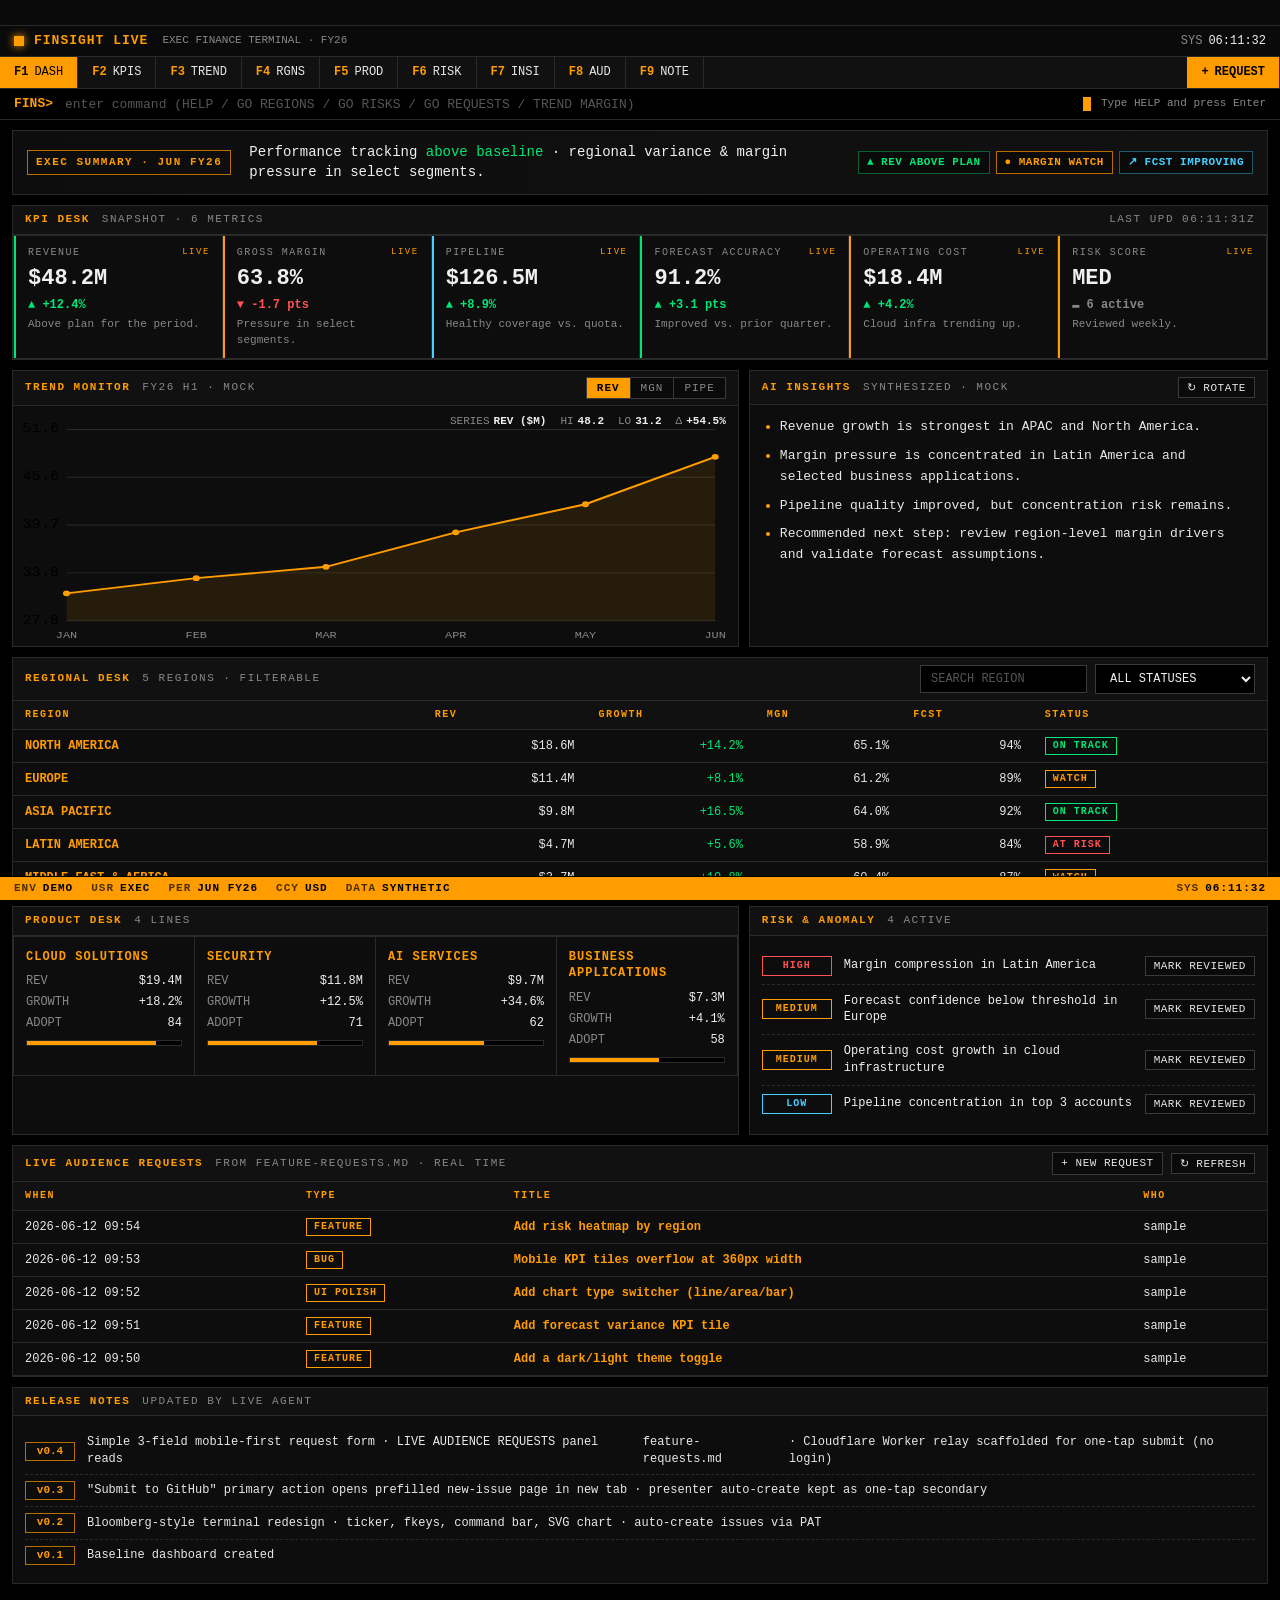
==== index.html @ ac63ad01 "feat: simple 3-field mobile-first form + feature-requests.md table + worker scaffold (v0.4.0) - requ" ====
<!doctype html>
<html lang="en">
<head>
  <meta charset="utf-8" />
  <meta name="viewport" content="width=device-width, initial-scale=1" />
  <title>FINSIGHT LIVE · TERMINAL</title>
  <meta name="description" content="FinSight Live — Bloomberg-style executive terminal for live AI-assisted feature demos. Synthetic data only." />
  <link rel="stylesheet" href="styles.css?v=0.4.0" />
</head>
<body>
  <a class="skip-link" href="#main">Skip to main content</a>

  <!-- TICKER TAPE -->
  <div class="ticker" aria-label="Ticker tape">
    <div class="ticker-track" id="ticker-track"></div>
  </div>

  <!-- TOP BAR -->
  <div class="terminal-bar" role="banner">
    <div class="brand">
      <span class="dot" aria-hidden="true"></span>
      <span>FINSIGHT&nbsp;LIVE</span>
      <span class="sub">EXEC FINANCE TERMINAL · FY26</span>
    </div>
    <div class="clock"><span class="lbl">SYS</span><span id="clock">--:--:--</span></div>
  </div>

  <!-- FUNCTION KEYS -->
  <nav class="fkeys" aria-label="Function keys">
    <a class="fkey active" href="#dashboard"><span class="k">F1</span> DASH</a>
    <a class="fkey" href="#kpis"><span class="k">F2</span> KPIS</a>
    <a class="fkey" href="#trend"><span class="k">F3</span> TREND</a>
    <a class="fkey" href="#regions"><span class="k">F4</span> RGNS</a>
    <a class="fkey" href="#products"><span class="k">F5</span> PROD</a>
    <a class="fkey" href="#risks"><span class="k">F6</span> RISK</a>
    <a class="fkey" href="#insights"><span class="k">F7</span> INSI</a>
    <a class="fkey" href="#audience"><span class="k">F8</span> AUD</a>
    <a class="fkey" href="#release"><span class="k">F9</span> NOTE</a>
    <a class="fkey primary" href="requests.html"><span class="k">+</span> REQUEST</a>
  </nav>

  <!-- COMMAND BAR -->
  <div class="cmd-bar">
    <span class="prompt">FINS&gt;</span>
    <input id="cmd" type="text" placeholder="enter command (HELP / GO REGIONS / GO RISKS / GO REQUESTS / TREND MARGIN)" aria-label="Command input" />
    <span class="cursor" aria-hidden="true"></span>
    <span class="hint">Type HELP and press Enter</span>
  </div>

  <main id="main">

    <!-- HERO STRIP -->
    <section class="hero" aria-labelledby="hero-title">
      <span class="label">EXEC SUMMARY · JUN FY26</span>
      <div class="summary" id="hero-title">
        Performance tracking <span class="green">above baseline</span> · regional variance & margin pressure in select segments.
      </div>
      <div class="chips">
        <span class="chip good">▲ REV ABOVE PLAN</span>
        <span class="chip warn">● MARGIN WATCH</span>
        <span class="chip info">↗ FCST IMPROVING</span>
      </div>
    </section>

    <!-- KPI DESK -->
    <section id="dashboard" class="panel" aria-labelledby="kpi-title">
      <div class="panel-head">
        <span class="title" id="kpi-title">KPI DESK</span>
        <span class="sub">SNAPSHOT · 6 METRICS</span>
        <span class="right muted" id="kpi-stamp"></span>
      </div>
      <div id="kpi-grid" class="kpi-grid" aria-live="polite"></div>
    </section>

    <!-- TREND + AI INSIGHTS side by side on desktop -->
    <div class="row-grid cols-2">
      <section id="trend" class="panel" aria-labelledby="trend-title">
        <div class="panel-head">
          <span class="title" id="trend-title">TREND MONITOR</span>
          <span class="sub">FY26 H1 · MOCK</span>
          <div class="right">
            <div class="toggle-group" role="tablist" aria-label="Series">
              <button class="toggle active" role="tab" aria-selected="true"  data-series="revenue">REV</button>
              <button class="toggle"        role="tab" aria-selected="false" data-series="margin">MGN</button>
              <button class="toggle"        role="tab" aria-selected="false" data-series="pipeline">PIPE</button>
            </div>
          </div>
        </div>
        <div class="panel-body tight">
          <div class="chart-wrap">
            <div class="chart-stat" id="chart-stat"></div>
            <svg class="chart-svg" id="chart-svg" viewBox="0 0 600 240" preserveAspectRatio="none" role="img" aria-label="Trend chart"></svg>
          </div>
        </div>
      </section>

      <section id="insights" class="panel" aria-labelledby="ins-title">
        <div class="panel-head">
          <span class="title" id="ins-title">AI INSIGHTS</span>
          <span class="sub">SYNTHESIZED · MOCK</span>
          <div class="right">
            <button class="btn sm" id="regen-insight">↻ ROTATE</button>
          </div>
        </div>
        <div class="panel-body">
          <ul class="insight-list" id="insight-list"></ul>
        </div>
      </section>
    </div>

    <!-- REGIONS -->
    <section id="regions" class="panel" aria-labelledby="reg-title">
      <div class="panel-head">
        <span class="title" id="reg-title">REGIONAL DESK</span>
        <span class="sub">5 REGIONS · FILTERABLE</span>
        <div class="right controls">
          <input id="region-search" class="input" type="search" placeholder="SEARCH REGION" aria-label="Search region" />
          <select id="region-status" class="input" aria-label="Filter by status">
            <option value="all">ALL STATUSES</option>
            <option value="On Track">ON TRACK</option>
            <option value="Watch">WATCH</option>
            <option value="At Risk">AT RISK</option>
          </select>
        </div>
      </div>
      <div class="panel-body tight">
        <table class="data-table">
          <thead>
            <tr>
              <th>REGION</th>
              <th class="num">REV</th>
              <th class="num">GROWTH</th>
              <th class="num">MGN</th>
              <th class="num">FCST</th>
              <th>STATUS</th>
            </tr>
          </thead>
          <tbody id="region-tbody"></tbody>
        </table>
      </div>
    </section>

    <!-- PRODUCTS + RISKS row -->
    <div class="row-grid cols-2">
      <section id="products" class="panel" aria-labelledby="prod-title">
        <div class="panel-head">
          <span class="title" id="prod-title">PRODUCT DESK</span>
          <span class="sub">4 LINES</span>
        </div>
        <div class="panel-body tight">
          <div id="prod-grid" class="prod-grid"></div>
        </div>
      </section>

      <section id="risks" class="panel" aria-labelledby="risk-title">
        <div class="panel-head">
          <span class="title" id="risk-title">RISK & ANOMALY</span>
          <span class="sub" id="risk-count"></span>
        </div>
        <div class="panel-body">
          <ul class="risk-list" id="risk-list"></ul>
        </div>
      </section>
    </div>

    <!-- LIVE AUDIENCE REQUESTS -->
    <section id="audience" class="panel" aria-labelledby="aud-title">
      <div class="panel-head">
        <span class="title" id="aud-title">LIVE AUDIENCE REQUESTS</span>
        <span class="sub">FROM feature-requests.md · REAL TIME</span>
        <div class="right">
          <a class="btn sm" href="requests.html">+ NEW REQUEST</a>
          <button class="btn sm" id="aud-refresh">↻ REFRESH</button>
        </div>
      </div>
      <div class="panel-body tight">
        <table class="data-table">
          <thead>
            <tr>
              <th>WHEN</th>
              <th>TYPE</th>
              <th>TITLE</th>
              <th>WHO</th>
            </tr>
          </thead>
          <tbody id="aud-tbody"><tr><td colspan="4" style="text-align:center;color:var(--dim);padding:18px;">LOADING…</td></tr></tbody>
        </table>
      </div>
    </section>

    <!-- RELEASE NOTES -->
    <section id="release" class="panel" aria-labelledby="rel-title">
      <div class="panel-head">
        <span class="title" id="rel-title">RELEASE NOTES</span>
        <span class="sub">UPDATED BY LIVE AGENT</span>
      </div>
      <div class="panel-body">
        <ul class="rel-list">
          <li><span class="ver">v0.4</span> Simple 3-field mobile-first request form · LIVE AUDIENCE REQUESTS panel reads <code>feature-requests.md</code> · Cloudflare Worker relay scaffolded for one-tap submit (no login)</li>
          <li><span class="ver">v0.3</span> "Submit to GitHub" primary action opens prefilled new-issue page in new tab · presenter auto-create kept as one-tap secondary
          <li><span class="ver">v0.2</span> Bloomberg-style terminal redesign · ticker, fkeys, command bar, SVG chart · auto-create issues via PAT</li>
          <li><span class="ver">v0.1</span> Baseline dashboard created</li>
        </ul>
      </div>
    </section>
  </main>

  <!-- STATUS BAR -->
  <div class="status-bar" role="status" aria-live="off">
    <span class="seg"><span class="l">ENV</span> DEMO</span>
    <span class="seg"><span class="l">USR</span> EXEC</span>
    <span class="seg"><span class="l">PER</span> JUN FY26</span>
    <span class="seg"><span class="l">CCY</span> USD</span>
    <span class="seg"><span class="l">DATA</span> SYNTHETIC</span>
    <span class="seg right"><span class="l">SYS</span> <span id="clock2">--:--:--</span></span>
  </div>

  <script src="data.js?v=0.4.0"></script>
  <script src="app.js?v=0.4.0"></script>
</body>
</html>
---- styles.css ----
/* FinSight Live — Bloomberg-style terminal theme
   Black canvas, amber primary, monospace, dense panels, sharp borders. */

:root {
  --bg:         #000000;
  --bg-1:       #0a0a0a;
  --bg-2:       #111111;
  --bg-3:       #161616;
  --panel:      #0d0d0d;
  --panel-2:    #131313;
  --border:     #2a2a2a;
  --border-2:   #3a3a3a;
  --amber:      #ff9c00;
  --amber-dim:  #b86d00;
  --amber-soft: #5a3700;
  --green:      #00e676;
  --red:        #ff5252;
  --cyan:       #45d0ff;
  --magenta:    #ff5eae;
  --white:      #f0f0f0;
  --text:       #e8e8e8;
  --dim:        #888888;
  --dimmer:     #555555;
  --mono: "IBM Plex Mono", "JetBrains Mono", "Roboto Mono", "Consolas", "Cascadia Mono", "Courier New", monospace;
}

* { box-sizing: border-box; }
html, body { margin: 0; padding: 0; background: var(--bg); }
body {
  font-family: var(--mono);
  color: var(--text);
  font-size: 13px;
  line-height: 1.4;
  -webkit-font-smoothing: antialiased;
  min-height: 100vh;
  overflow-x: hidden;
}

a { color: var(--amber); text-decoration: none; }
a:hover { text-decoration: underline; }

.skip-link {
  position: absolute; left: -9999px; top: 0;
  background: var(--amber); color: #000; padding: 6px 10px;
}
.skip-link:focus { left: 6px; top: 6px; z-index: 100; }

.sr-only { position: absolute; width: 1px; height: 1px; overflow: hidden; clip: rect(0 0 0 0); }
.muted { color: var(--dim); }
.amber { color: var(--amber); }
.green { color: var(--green); }
.red   { color: var(--red); }
.cyan  { color: var(--cyan); }

/* ---------- TICKER TAPE ---------- */
.ticker {
  background: var(--bg-1);
  border-bottom: 1px solid var(--border);
  overflow: hidden;
  height: 26px;
  position: relative;
}
.ticker-track {
  display: inline-flex;
  white-space: nowrap;
  animation: tickerScroll 60s linear infinite;
  line-height: 26px;
  font-size: 12px;
  padding-left: 100%;
}
.ticker-item { padding: 0 18px; color: var(--white); }
.ticker-item .sym { color: var(--amber); font-weight: 700; margin-right: 6px; }
.ticker-item .val { color: var(--white); margin-right: 4px; }
.ticker-item .chg.up   { color: var(--green); }
.ticker-item .chg.down { color: var(--red); }
.ticker-item .sep      { color: var(--dimmer); margin: 0 8px; }
@keyframes tickerScroll {
  0%   { transform: translateX(0); }
  100% { transform: translateX(-100%); }
}

/* ---------- TOP TERMINAL BAR ---------- */
.terminal-bar {
  background: var(--bg-1);
  border-bottom: 1px solid var(--border);
  padding: 6px 14px;
  display: flex; align-items: center; gap: 14px;
}
.terminal-bar .brand {
  display: flex; align-items: center; gap: 10px;
  color: var(--amber); font-weight: 700; letter-spacing: 1px;
}
.terminal-bar .brand .dot {
  width: 10px; height: 10px; background: var(--amber);
  display: inline-block; box-shadow: 0 0 8px var(--amber);
}
.terminal-bar .brand .sub {
  color: var(--dim); font-weight: 400; letter-spacing: 0;
  font-size: 11px; margin-left: 4px;
}
.terminal-bar .clock {
  margin-left: auto; color: var(--white); font-size: 12px;
}
.terminal-bar .clock .lbl { color: var(--dim); margin-right: 6px; }

/* function key row */
.fkeys {
  background: var(--bg-2);
  border-bottom: 1px solid var(--border);
  display: flex; flex-wrap: wrap; gap: 0;
}
.fkey {
  background: transparent; border: none;
  border-right: 1px solid var(--border);
  color: var(--text);
  padding: 7px 14px;
  font-family: var(--mono); font-size: 12px; cursor: pointer;
  display: flex; align-items: center; gap: 6px;
  text-decoration: none;
}
.fkey .k { color: var(--amber); font-weight: 700; }
.fkey:hover { background: var(--amber-soft); color: var(--amber); }
.fkey.active { background: var(--amber); color: #000; }
.fkey.active .k { color: #000; }
.fkey:focus-visible { outline: 1px solid var(--amber); outline-offset: -1px; }
.fkey.primary {
  margin-left: auto;
  background: var(--amber); color: #000; font-weight: 700;
}
.fkey.primary .k { color: #000; }
.fkey.primary:hover { background: var(--white); }

/* command bar */
.cmd-bar {
  background: var(--bg);
  border-bottom: 1px solid var(--border);
  padding: 6px 14px;
  display: flex; align-items: center; gap: 10px;
}
.cmd-bar .prompt { color: var(--amber); font-weight: 700; }
.cmd-bar input {
  flex: 1;
  background: transparent;
  border: none;
  color: var(--white);
  font-family: var(--mono); font-size: 13px;
  outline: none;
  caret-color: var(--amber);
}
.cmd-bar input::placeholder { color: var(--dimmer); }
.cmd-bar .hint { color: var(--dim); font-size: 11px; }
.cursor {
  display: inline-block; width: 8px; height: 14px;
  background: var(--amber); vertical-align: middle;
  animation: blink 1s steps(2, end) infinite;
}
@keyframes blink { 0%, 50% { opacity: 1; } 50.01%, 100% { opacity: 0; } }

/* ---------- MAIN ---------- */
main {
  padding: 10px 12px 50px;
  max-width: 1600px;
  margin: 0 auto;
}

/* PANEL */
.panel {
  background: var(--panel);
  border: 1px solid var(--border);
  margin-bottom: 10px;
}
.panel-head {
  background: var(--bg-2);
  border-bottom: 1px solid var(--border);
  padding: 6px 12px;
  display: flex; align-items: center; gap: 12px;
  font-size: 11px; letter-spacing: 1.5px; text-transform: uppercase;
}
.panel-head .title { color: var(--amber); font-weight: 700; }
.panel-head .sub   { color: var(--dim); font-weight: 400; }
.panel-head .right { margin-left: auto; display: flex; gap: 8px; align-items: center; }
.panel-body { padding: 12px; }
.panel-body.tight { padding: 0; }

/* GRID HELPERS */
.row-grid { display: grid; gap: 10px; }
.cols-2 { grid-template-columns: 1.4fr 1fr; }
.cols-3 { grid-template-columns: 2fr 1fr 1fr; }
@media (max-width: 900px) {
  .cols-2, .cols-3 { grid-template-columns: 1fr; }
}

/* HERO STRIP */
.hero {
  background: linear-gradient(90deg, var(--panel) 0%, var(--bg-2) 100%);
  border: 1px solid var(--border);
  padding: 12px 14px;
  margin-bottom: 10px;
  display: flex; gap: 18px; align-items: center; flex-wrap: wrap;
}
.hero .label {
  color: var(--amber); font-weight: 700; letter-spacing: 1.5px;
  font-size: 11px; text-transform: uppercase;
  padding: 4px 8px; border: 1px solid var(--amber-dim);
}
.hero .summary {
  color: var(--white); font-size: 14px; flex: 1; min-width: 280px;
}
.hero .chips { display: flex; flex-wrap: wrap; gap: 6px; }
.chip {
  display: inline-flex; align-items: center; gap: 6px;
  padding: 3px 8px;
  font-size: 11px; font-weight: 700;
  border: 1px solid var(--border-2);
  background: var(--bg-1);
  letter-spacing: 0.5px;
}
.chip.good { color: var(--green); border-color: rgba(0,230,118,0.4); }
.chip.warn { color: var(--amber); border-color: var(--amber-dim); }
.chip.info { color: var(--cyan);  border-color: rgba(69,208,255,0.4); }
.chip.bad  { color: var(--red);   border-color: rgba(255,82,82,0.4); }

/* KPI TILES */
.kpi-grid {
  display: grid;
  grid-template-columns: repeat(6, 1fr);
  gap: 1px;
  background: var(--border);
  border: 1px solid var(--border);
}
@media (max-width: 1200px) { .kpi-grid { grid-template-columns: repeat(3, 1fr); } }
@media (max-width: 640px)  { .kpi-grid { grid-template-columns: repeat(2, 1fr); } }

.kpi {
  background: var(--panel);
  padding: 10px 12px;
  border-left: 2px solid var(--amber-dim);
}
.kpi.good { border-left-color: var(--green); }
.kpi.warn { border-left-color: var(--amber); }
.kpi.bad  { border-left-color: var(--red); }
.kpi.info { border-left-color: var(--cyan); }

.kpi .k-label {
  color: var(--dim);
  font-size: 10px;
  letter-spacing: 1.5px; text-transform: uppercase;
  display: flex; justify-content: space-between; align-items: center;
}
.kpi .k-label .badge {
  color: var(--amber); font-size: 9px;
}
.kpi .k-value {
  color: var(--white); font-size: 22px; font-weight: 700;
  margin: 4px 0 2px;
  font-variant-numeric: tabular-nums;
}
.kpi .k-delta {
  font-size: 12px; font-weight: 700;
  font-variant-numeric: tabular-nums;
}
.kpi .k-delta.up   { color: var(--green); }
.kpi .k-delta.down { color: var(--red); }
.kpi .k-delta.flat { color: var(--dim); }
.kpi .k-note { color: var(--dim); font-size: 11px; margin-top: 4px; }

/* CHART (SVG line) */
.chart-wrap { position: relative; height: 240px; padding: 6px 6px 0; }
.chart-svg { width: 100%; height: 100%; display: block; }
.chart-grid line { stroke: var(--border); stroke-width: 1; }
.chart-axis text { fill: var(--dim); font-family: var(--mono); font-size: 10px; }
.chart-area  { fill: rgba(255,156,0,0.10); }
.chart-line  { fill: none; stroke: var(--amber); stroke-width: 2; }
.chart-line.green  { stroke: var(--green); }
.chart-line.cyan   { stroke: var(--cyan); }
.chart-area.green { fill: rgba(0,230,118,0.10); }
.chart-area.cyan  { fill: rgba(69,208,255,0.10); }
.chart-dot   { fill: var(--amber); }
.chart-dot.green { fill: var(--green); }
.chart-dot.cyan  { fill: var(--cyan); }
.chart-stat {
  position: absolute; top: 8px; right: 12px;
  display: flex; gap: 14px;
  font-size: 11px;
}
.chart-stat span { color: var(--dim); }
.chart-stat b { color: var(--white); font-weight: 700; margin-left: 4px; }

/* TOGGLE GROUP */
.toggle-group { display: inline-flex; border: 1px solid var(--border-2); }
.toggle {
  background: var(--bg-1); border: none; color: var(--dim);
  padding: 4px 10px; font-family: var(--mono); font-size: 11px;
  cursor: pointer; letter-spacing: 1px; text-transform: uppercase;
  border-right: 1px solid var(--border-2);
}
.toggle:last-child { border-right: none; }
.toggle:hover { color: var(--amber); }
.toggle.active { background: var(--amber); color: #000; font-weight: 700; }
.toggle:focus-visible { outline: 1px solid var(--amber); outline-offset: -1px; }

/* INPUTS */
.input, select, textarea {
  background: var(--bg);
  border: 1px solid var(--border-2);
  color: var(--white);
  font-family: var(--mono); font-size: 12px;
  padding: 6px 10px;
  min-width: 160px;
}
.input:focus, select:focus, textarea:focus {
  outline: none; border-color: var(--amber);
}
.input::placeholder { color: var(--dimmer); }
select option { background: var(--bg); color: var(--white); }

/* BUTTONS */
.btn {
  background: var(--bg-1);
  border: 1px solid var(--border-2);
  color: var(--text);
  padding: 6px 12px;
  font-family: var(--mono); font-size: 12px;
  cursor: pointer;
  letter-spacing: 0.5px;
  display: inline-flex; align-items: center; gap: 6px;
}
.btn:hover { border-color: var(--amber); color: var(--amber); }
.btn:focus-visible { outline: 1px solid var(--amber); outline-offset: 1px; }
.btn.primary {
  background: var(--amber); color: #000; border-color: var(--amber); font-weight: 700;
}
.btn.primary:hover { background: var(--white); border-color: var(--white); color: #000; }
.btn.danger { border-color: rgba(255,82,82,0.4); color: var(--red); }
.btn.danger:hover { background: rgba(255,82,82,0.1); color: var(--red); border-color: var(--red); }
.btn.sm { padding: 3px 8px; font-size: 11px; }
.btn.success { background: var(--green); color: #000; border-color: var(--green); font-weight: 700; }

/* CONTROLS */
.controls { display: flex; gap: 8px; flex-wrap: wrap; align-items: center; }

/* TABLE (DATA DESK) */
.data-table {
  width: 100%;
  border-collapse: collapse;
  font-family: var(--mono); font-size: 12px;
}
.data-table th, .data-table td {
  padding: 7px 12px;
  text-align: left;
  border-bottom: 1px solid var(--border);
  font-variant-numeric: tabular-nums;
}
.data-table th {
  background: var(--bg-2);
  color: var(--amber); font-weight: 700;
  font-size: 10px; letter-spacing: 1.5px; text-transform: uppercase;
}
.data-table tbody tr:hover { background: var(--bg-2); }
.data-table td.num { text-align: right; }

.status-pill {
  display: inline-block; padding: 1px 7px; font-size: 10px; font-weight: 700;
  letter-spacing: 1px; text-transform: uppercase;
  border: 1px solid;
}
.status-pill.on-track { color: var(--green); border-color: var(--green); }
.status-pill.watch    { color: var(--amber); border-color: var(--amber); }
.status-pill.at-risk  { color: var(--red);   border-color: var(--red); }

/* PRODUCT TILES */
.prod-grid {
  display: grid;
  grid-template-columns: repeat(4, 1fr);
  gap: 1px;
  background: var(--border);
  border: 1px solid var(--border);
}
@media (max-width: 900px) { .prod-grid { grid-template-columns: repeat(2, 1fr); } }
@media (max-width: 500px) { .prod-grid { grid-template-columns: 1fr; } }
.prod {
  background: var(--panel);
  padding: 12px;
}
.prod h4 {
  margin: 0 0 8px; font-size: 12px; color: var(--amber);
  letter-spacing: 1px; text-transform: uppercase;
}
.prod .row { display: flex; justify-content: space-between; font-size: 12px; margin-bottom: 4px; }
.prod .row .l { color: var(--dim); }
.prod .row .v { color: var(--white); font-variant-numeric: tabular-nums; }
.prod .bar {
  margin-top: 8px; height: 6px; background: var(--bg);
  border: 1px solid var(--border);
}
.prod .bar > span {
  display: block; height: 100%;
  background: var(--amber);
}

/* RISK LIST */
.risk-list { list-style: none; margin: 0; padding: 0; }
.risk-item {
  display: flex; align-items: center; gap: 12px;
  padding: 8px 0;
  border-bottom: 1px dashed var(--border);
  font-size: 12px;
}
.risk-item:last-child { border-bottom: none; }
.risk-item .risk-text { flex: 1; color: var(--white); }
.risk-item.reviewed .risk-text { color: var(--dimmer); text-decoration: line-through; }
.sev {
  display: inline-flex; padding: 2px 8px; font-size: 10px; font-weight: 700;
  letter-spacing: 1px; text-transform: uppercase;
  border: 1px solid; min-width: 70px; justify-content: center;
}
.sev.low    { color: var(--cyan);  border-color: var(--cyan); }
.sev.medium { color: var(--amber); border-color: var(--amber); }
.sev.high   { color: var(--red);   border-color: var(--red); }

/* INSIGHTS */
.insight-list { margin: 0; padding-left: 18px; }
.insight-list li { margin-bottom: 8px; line-height: 1.6; color: var(--text); }
.insight-list li::marker { color: var(--amber); }

/* RELEASE NOTES */
.rel-list { list-style: none; margin: 0; padding: 0; font-size: 12px; }
.rel-list li {
  padding: 6px 0; border-bottom: 1px dashed var(--border);
  display: flex; gap: 12px; align-items: center;
}
.rel-list li:last-child { border-bottom: none; }
.rel-list .ver {
  color: var(--amber); font-weight: 700; min-width: 50px;
  border: 1px solid var(--amber-dim); text-align: center;
  padding: 1px 4px; font-size: 11px;
}

/* STATUS BAR */
.status-bar {
  position: fixed; bottom: 0; left: 0; right: 0;
  background: var(--amber);
  color: #000;
  font-family: var(--mono); font-size: 11px; font-weight: 700;
  padding: 4px 14px;
  display: flex; gap: 18px; align-items: center;
  border-top: 1px solid #000;
  letter-spacing: 1px;
  z-index: 60;
}
.status-bar .seg { display: flex; gap: 6px; align-items: center; }
.status-bar .seg .l { opacity: 0.7; }
.status-bar .seg.right { margin-left: auto; }

/* REQUESTS PAGE */
.page-head {
  padding: 12px 14px;
  border-bottom: 1px solid var(--border);
  background: var(--bg-1);
}
.page-head h2 {
  margin: 0; color: var(--amber);
  font-size: 14px; letter-spacing: 1.5px; text-transform: uppercase;
}
.page-head p { margin: 4px 0 0; color: var(--dim); font-size: 12px; }
.page-wrap { padding: 10px 12px 60px; max-width: 1600px; margin: 0 auto; }

.notice {
  border: 1px solid var(--cyan); color: var(--cyan);
  background: rgba(69,208,255,0.06);
  padding: 8px 12px;
  font-size: 12px; margin-bottom: 10px;
}
.notice.warn { border-color: var(--amber); color: var(--amber); background: rgba(255,156,0,0.06); }
.notice.good { border-color: var(--green); color: var(--green); background: rgba(0,230,118,0.06); }
.notice.err  { border-color: var(--red);   color: var(--red);   background: rgba(255,82,82,0.06); }

.form-grid { display: grid; grid-template-columns: 1fr 1fr; gap: 10px; }
.form-row  { display: flex; flex-direction: column; gap: 4px; }
.form-row.full { grid-column: 1 / -1; }
.form-row label {
  font-size: 10px; letter-spacing: 1.5px; text-transform: uppercase; color: var(--amber);
}
.form-row .input, .form-row select, .form-row textarea {
  width: 100%;
  background: var(--bg);
  border: 1px solid var(--border-2);
  color: var(--white);
  padding: 7px 10px;
  font-family: var(--mono); font-size: 13px;
}
.form-row textarea { resize: vertical; min-height: 70px; }
.form-row .input:focus, .form-row select:focus, .form-row textarea:focus {
  outline: none; border-color: var(--amber);
}

.checkbox-row {
  display: flex; align-items: center; gap: 8px;
  font-size: 12px; color: var(--text);
  border: 1px solid var(--border); padding: 8px 10px; background: var(--bg-1);
}
.checkbox-row input[type="checkbox"] {
  width: 16px; height: 16px; accent-color: var(--amber);
}

.form-actions {
  display: flex; gap: 8px; flex-wrap: wrap; margin-top: 12px;
  padding-top: 12px; border-top: 1px dashed var(--border);
}
.error-msg { color: var(--red); font-size: 12px; margin-top: 8px; min-height: 16px; }

.issue-output { margin-top: 14px; display: none; }
.issue-output.visible { display: block; }
.issue-output textarea {
  width: 100%; min-height: 220px;
  background: var(--bg);
  border: 1px solid var(--border-2);
  color: var(--green);
  padding: 10px;
  font-family: var(--mono); font-size: 12px;
}

/* QUEUE */
.queue-grid {
  display: grid; grid-template-columns: repeat(auto-fit, minmax(280px, 1fr)); gap: 1px;
  background: var(--border); border: 1px solid var(--border);
}
.queue-card {
  background: var(--panel);
  padding: 12px;
  display: flex; flex-direction: column; gap: 6px;
}
.queue-card.sample {
  background: var(--bg-1);
  border-left: 2px dashed var(--amber-dim);
}
.queue-card .qhead {
  display: flex; align-items: flex-start; justify-content: space-between; gap: 6px;
}
.queue-card h4 {
  margin: 0; font-size: 13px; color: var(--white); flex: 1;
}
.queue-card .qmeta {
  font-size: 11px; color: var(--dim);
  display: flex; flex-wrap: wrap; gap: 8px;
}
.queue-card .qactions { display: flex; gap: 4px; flex-wrap: wrap; margin-top: 4px; }
.tag {
  display: inline-flex; padding: 1px 6px;
  font-size: 10px; font-weight: 700; letter-spacing: 1px; text-transform: uppercase;
  border: 1px solid var(--border-2); color: var(--dim);
}
.tag.priority-Low    { color: var(--cyan);  border-color: var(--cyan); }
.tag.priority-Medium { color: var(--amber); border-color: var(--amber); }
.tag.priority-High   { color: var(--red);   border-color: var(--red); }
.tag.type-Feature       { color: var(--amber);   border-color: var(--amber); }
.tag.type-Bug           { color: var(--red);     border-color: var(--red); }
.tag.type-Performance   { color: var(--green);   border-color: var(--green); }
.tag.type-Accessibility { color: var(--cyan);    border-color: var(--cyan); }
.tag.gh-synced { color: var(--green); border-color: var(--green); }

.queue-empty {
  text-align: center; padding: 22px; color: var(--dim); font-size: 12px;
  background: var(--panel);
}

/* token panel */
.token-panel {
  background: var(--panel);
  border: 1px solid var(--border);
  padding: 12px;
  margin-bottom: 10px;
}
.token-panel summary {
  cursor: pointer;
  color: var(--amber);
  font-size: 11px; letter-spacing: 1.5px; text-transform: uppercase;
  font-weight: 700;
  outline: none;
}
.token-panel summary::-webkit-details-marker { color: var(--amber); }
.token-panel .body { margin-top: 10px; display: flex; flex-direction: column; gap: 8px; font-size: 12px; }
.token-panel .row { display: flex; gap: 8px; align-items: center; flex-wrap: wrap; }
.token-panel .row .input { flex: 1; min-width: 200px; }
.token-panel .status {
  font-size: 11px; padding: 4px 8px; border: 1px solid;
  letter-spacing: 1px; text-transform: uppercase; font-weight: 700;
}
.token-panel .status.connected { color: var(--green); border-color: var(--green); }
.token-panel .status.disconnected { color: var(--dim); border-color: var(--border-2); }
.token-panel .help {
  color: var(--dim); font-size: 11px; line-height: 1.5;
}
.token-panel .help code {
  color: var(--amber); background: var(--bg); padding: 1px 5px; border: 1px solid var(--border);
}

/* TOAST */
.toast {
  position: fixed; bottom: 30px; right: 14px; z-index: 80;
  background: var(--bg-1); color: var(--white);
  border: 1px solid var(--amber);
  padding: 10px 14px; font-size: 12px;
  font-family: var(--mono);
  max-width: 360px;
  box-shadow: 0 0 0 1px var(--bg);
}
.toast.good { border-color: var(--green); }
.toast.err  { border-color: var(--red); }

/* RESPONSIVE TWEAKS */
@media (max-width: 720px) {
  .terminal-bar .brand .sub { display: none; }
  .terminal-bar { padding: 6px 10px; gap: 8px; }
  .fkeys { overflow-x: auto; flex-wrap: nowrap; }
  .fkey { padding: 7px 10px; flex-shrink: 0; }
  .fkey.primary { margin-left: 0; }
  .hero { flex-direction: column; align-items: flex-start; }
  .form-grid { grid-template-columns: 1fr; }
  .status-bar { font-size: 10px; gap: 10px; padding: 4px 8px; overflow-x: auto; }
}
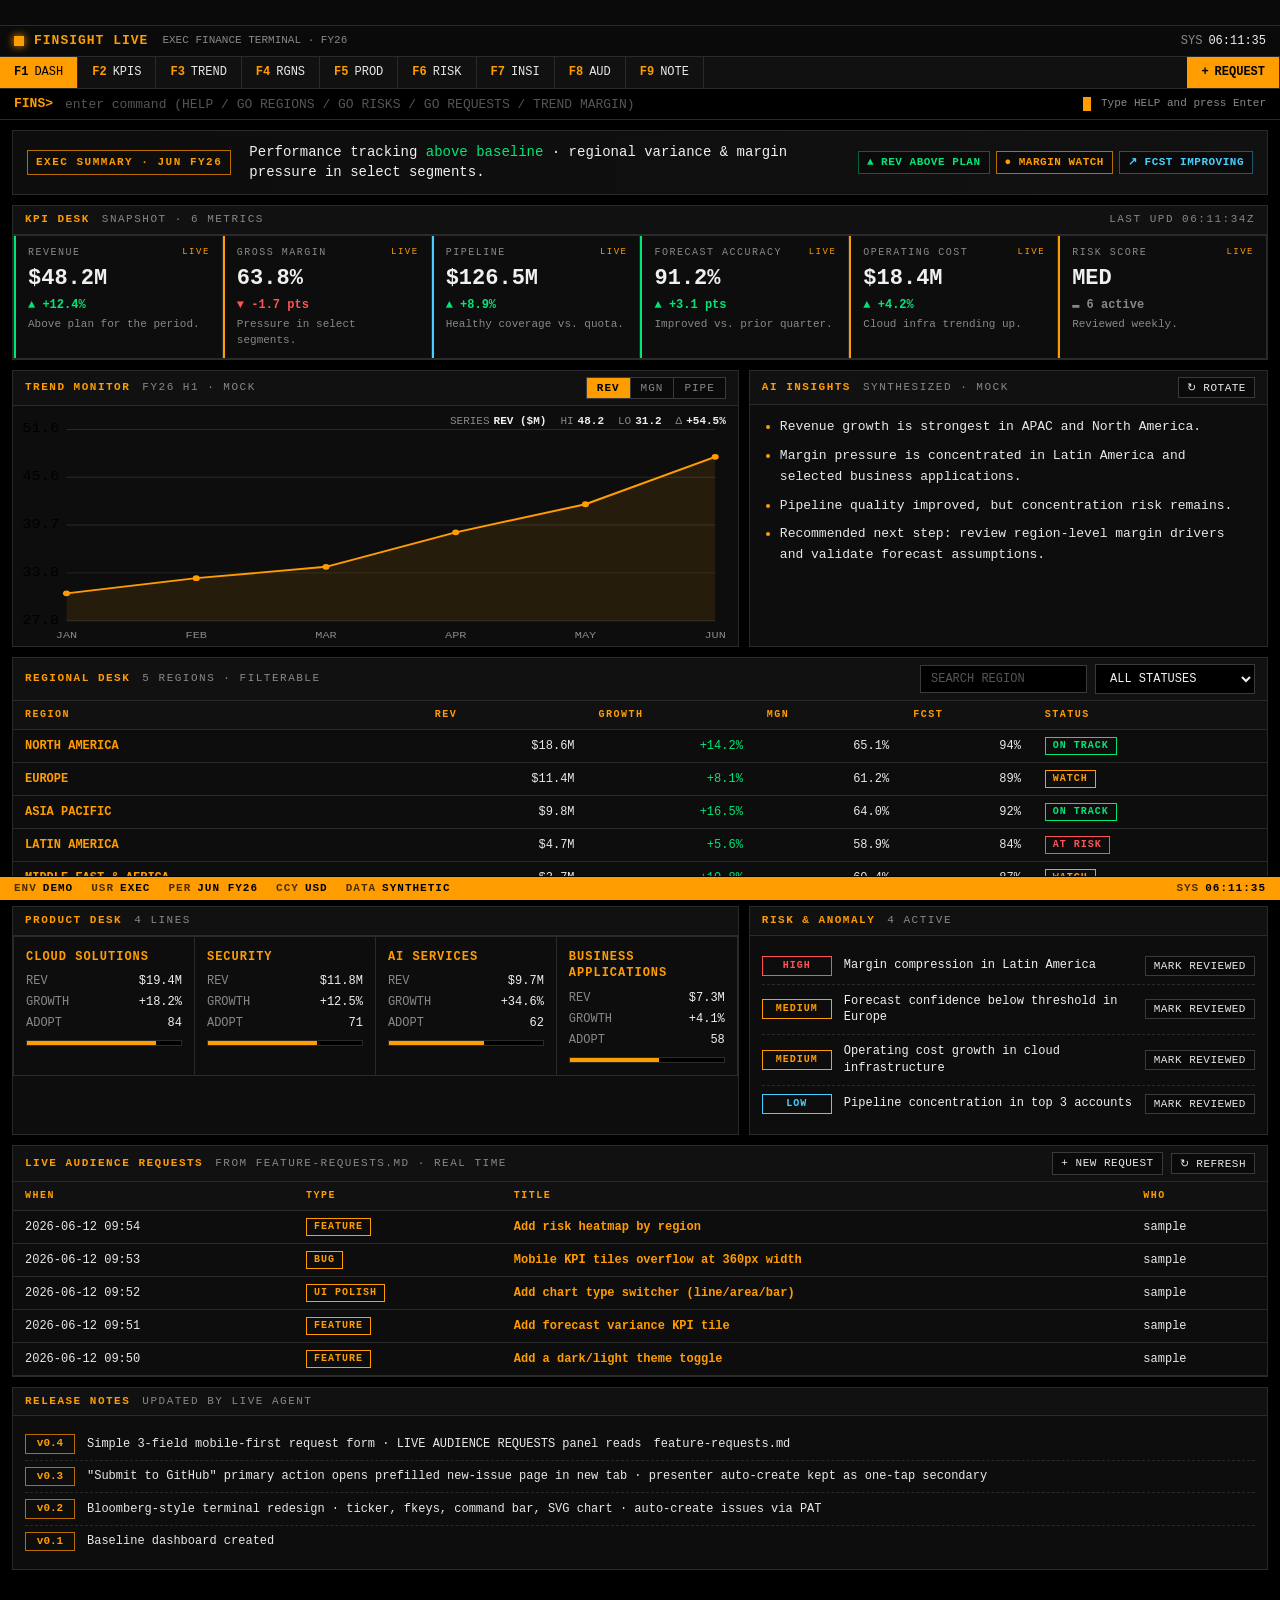
==== commit 58bc25af: "chore: remove Cloudflare Worker dependency, keep simple GitHub-redirect submit (v0.4.1) - Deleted wo" ====
--- a/index.html
+++ b/index.html
@@ -5,7 +5,7 @@
   <meta name="viewport" content="width=device-width, initial-scale=1" />
   <title>FINSIGHT LIVE · TERMINAL</title>
   <meta name="description" content="FinSight Live — Bloomberg-style executive terminal for live AI-assisted feature demos. Synthetic data only." />
-  <link rel="stylesheet" href="styles.css?v=0.4.0" />
+  <link rel="stylesheet" href="styles.css?v=0.4.1" />
 </head>
 <body>
   <a class="skip-link" href="#main">Skip to main content</a>
@@ -196,7 +196,7 @@
       </div>
       <div class="panel-body">
         <ul class="rel-list">
-          <li><span class="ver">v0.4</span> Simple 3-field mobile-first request form · LIVE AUDIENCE REQUESTS panel reads <code>feature-requests.md</code> · Cloudflare Worker relay scaffolded for one-tap submit (no login)</li>
+          <li><span class="ver">v0.4</span> Simple 3-field mobile-first request form · LIVE AUDIENCE REQUESTS panel reads <code>feature-requests.md</code></li>
           <li><span class="ver">v0.3</span> "Submit to GitHub" primary action opens prefilled new-issue page in new tab · presenter auto-create kept as one-tap secondary
           <li><span class="ver">v0.2</span> Bloomberg-style terminal redesign · ticker, fkeys, command bar, SVG chart · auto-create issues via PAT</li>
           <li><span class="ver">v0.1</span> Baseline dashboard created</li>
@@ -215,7 +215,7 @@
     <span class="seg right"><span class="l">SYS</span> <span id="clock2">--:--:--</span></span>
   </div>
 
-  <script src="data.js?v=0.4.0"></script>
-  <script src="app.js?v=0.4.0"></script>
+  <script src="data.js?v=0.4.1"></script>
+  <script src="app.js?v=0.4.1"></script>
 </body>
 </html>
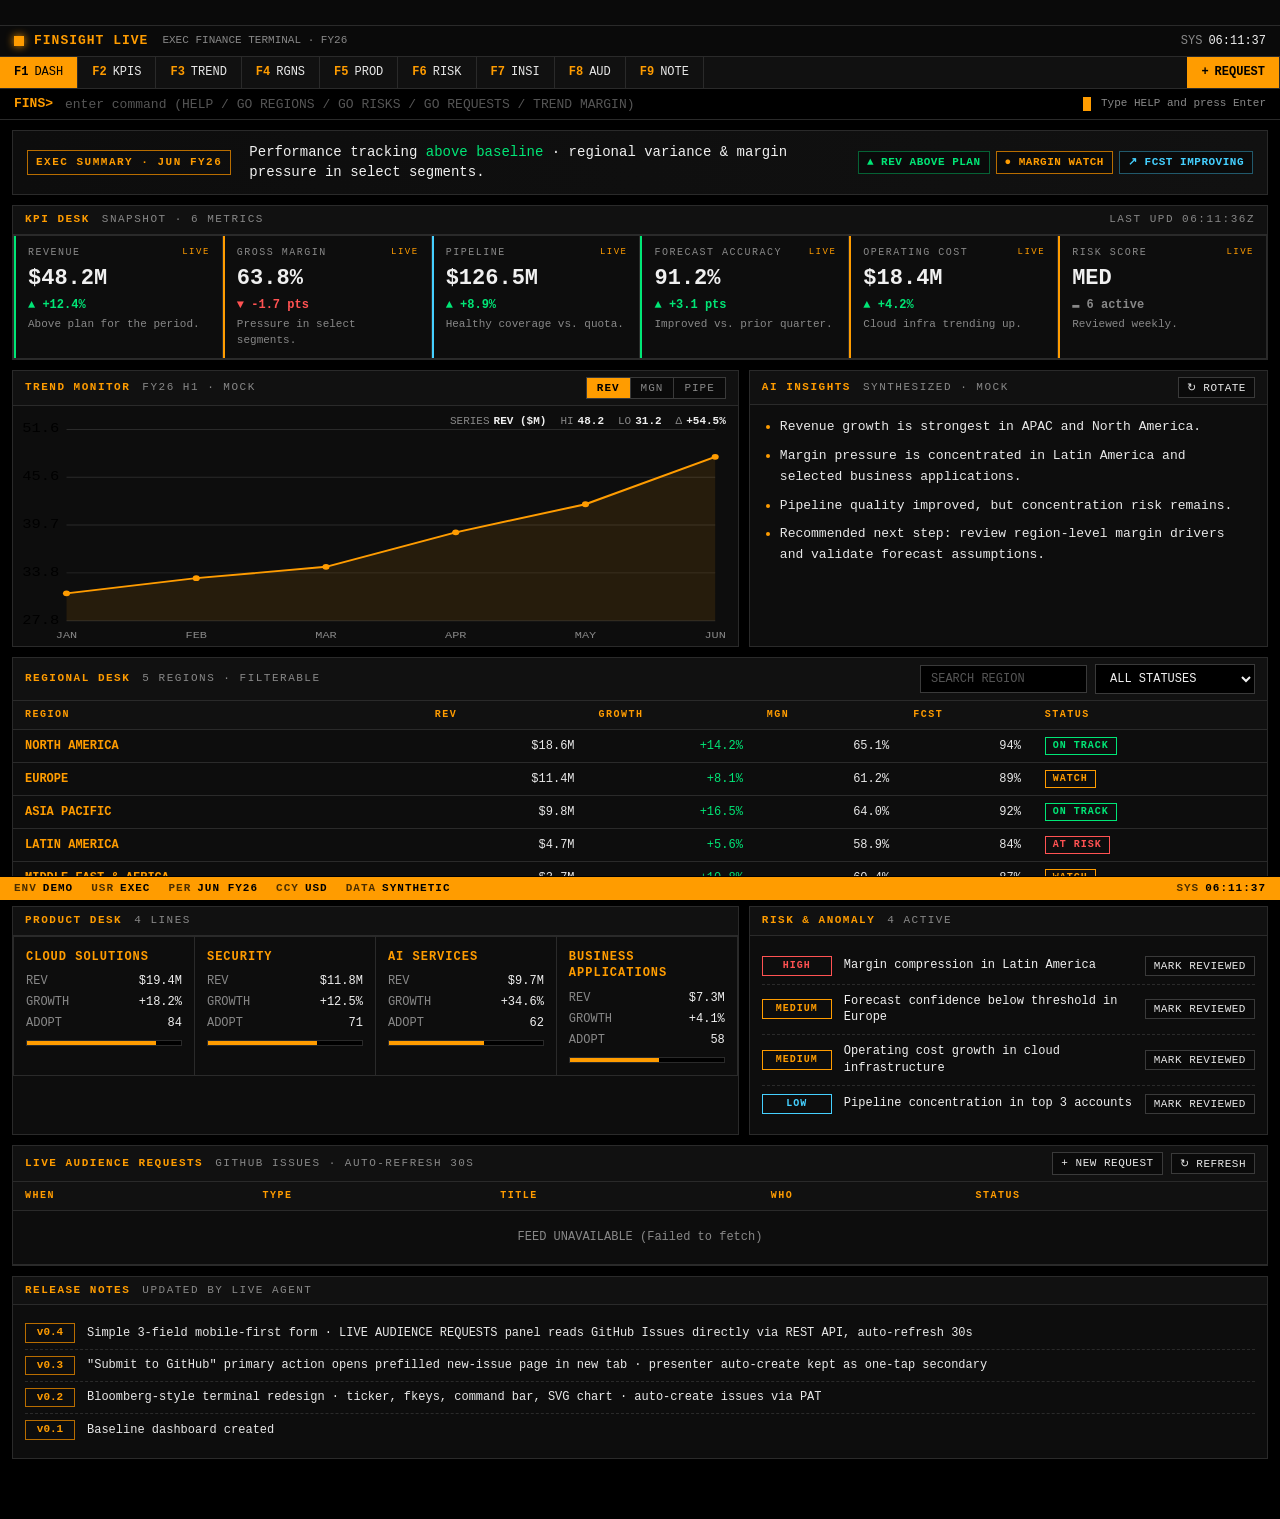
==== commit 285695b4: "feat: dashboard reads GitHub Issues directly, drop feature-requests.md (v0.4.2) - LIVE AUDIENCE REQU" ====
--- a/index.html
+++ b/index.html
@@ -5,7 +5,7 @@
   <meta name="viewport" content="width=device-width, initial-scale=1" />
   <title>FINSIGHT LIVE · TERMINAL</title>
   <meta name="description" content="FinSight Live — Bloomberg-style executive terminal for live AI-assisted feature demos. Synthetic data only." />
-  <link rel="stylesheet" href="styles.css?v=0.4.1" />
+  <link rel="stylesheet" href="styles.css?v=0.4.2" />
 </head>
 <body>
   <a class="skip-link" href="#main">Skip to main content</a>
@@ -167,8 +167,9 @@
     <section id="audience" class="panel" aria-labelledby="aud-title">
       <div class="panel-head">
         <span class="title" id="aud-title">LIVE AUDIENCE REQUESTS</span>
-        <span class="sub">FROM feature-requests.md · REAL TIME</span>
+        <span class="sub">GITHUB ISSUES · AUTO-REFRESH 30s</span>
         <div class="right">
+          <span class="muted" id="aud-stamp" style="font-size:10px;"></span>
           <a class="btn sm" href="requests.html">+ NEW REQUEST</a>
           <button class="btn sm" id="aud-refresh">↻ REFRESH</button>
         </div>
@@ -181,9 +182,10 @@
               <th>TYPE</th>
               <th>TITLE</th>
               <th>WHO</th>
+              <th>STATUS</th>
             </tr>
           </thead>
-          <tbody id="aud-tbody"><tr><td colspan="4" style="text-align:center;color:var(--dim);padding:18px;">LOADING…</td></tr></tbody>
+          <tbody id="aud-tbody"><tr><td colspan="5" style="text-align:center;color:var(--dim);padding:18px;">LOADING…</td></tr></tbody>
         </table>
       </div>
     </section>
@@ -196,7 +198,7 @@
       </div>
       <div class="panel-body">
         <ul class="rel-list">
-          <li><span class="ver">v0.4</span> Simple 3-field mobile-first request form · LIVE AUDIENCE REQUESTS panel reads <code>feature-requests.md</code></li>
+          <li><span class="ver">v0.4</span> Simple 3-field mobile-first form · LIVE AUDIENCE REQUESTS panel reads GitHub Issues directly via REST API, auto-refresh 30s</li>
           <li><span class="ver">v0.3</span> "Submit to GitHub" primary action opens prefilled new-issue page in new tab · presenter auto-create kept as one-tap secondary
           <li><span class="ver">v0.2</span> Bloomberg-style terminal redesign · ticker, fkeys, command bar, SVG chart · auto-create issues via PAT</li>
           <li><span class="ver">v0.1</span> Baseline dashboard created</li>
@@ -215,7 +217,7 @@
     <span class="seg right"><span class="l">SYS</span> <span id="clock2">--:--:--</span></span>
   </div>
 
-  <script src="data.js?v=0.4.1"></script>
-  <script src="app.js?v=0.4.1"></script>
+  <script src="data.js?v=0.4.2"></script>
+  <script src="app.js?v=0.4.2"></script>
 </body>
 </html>
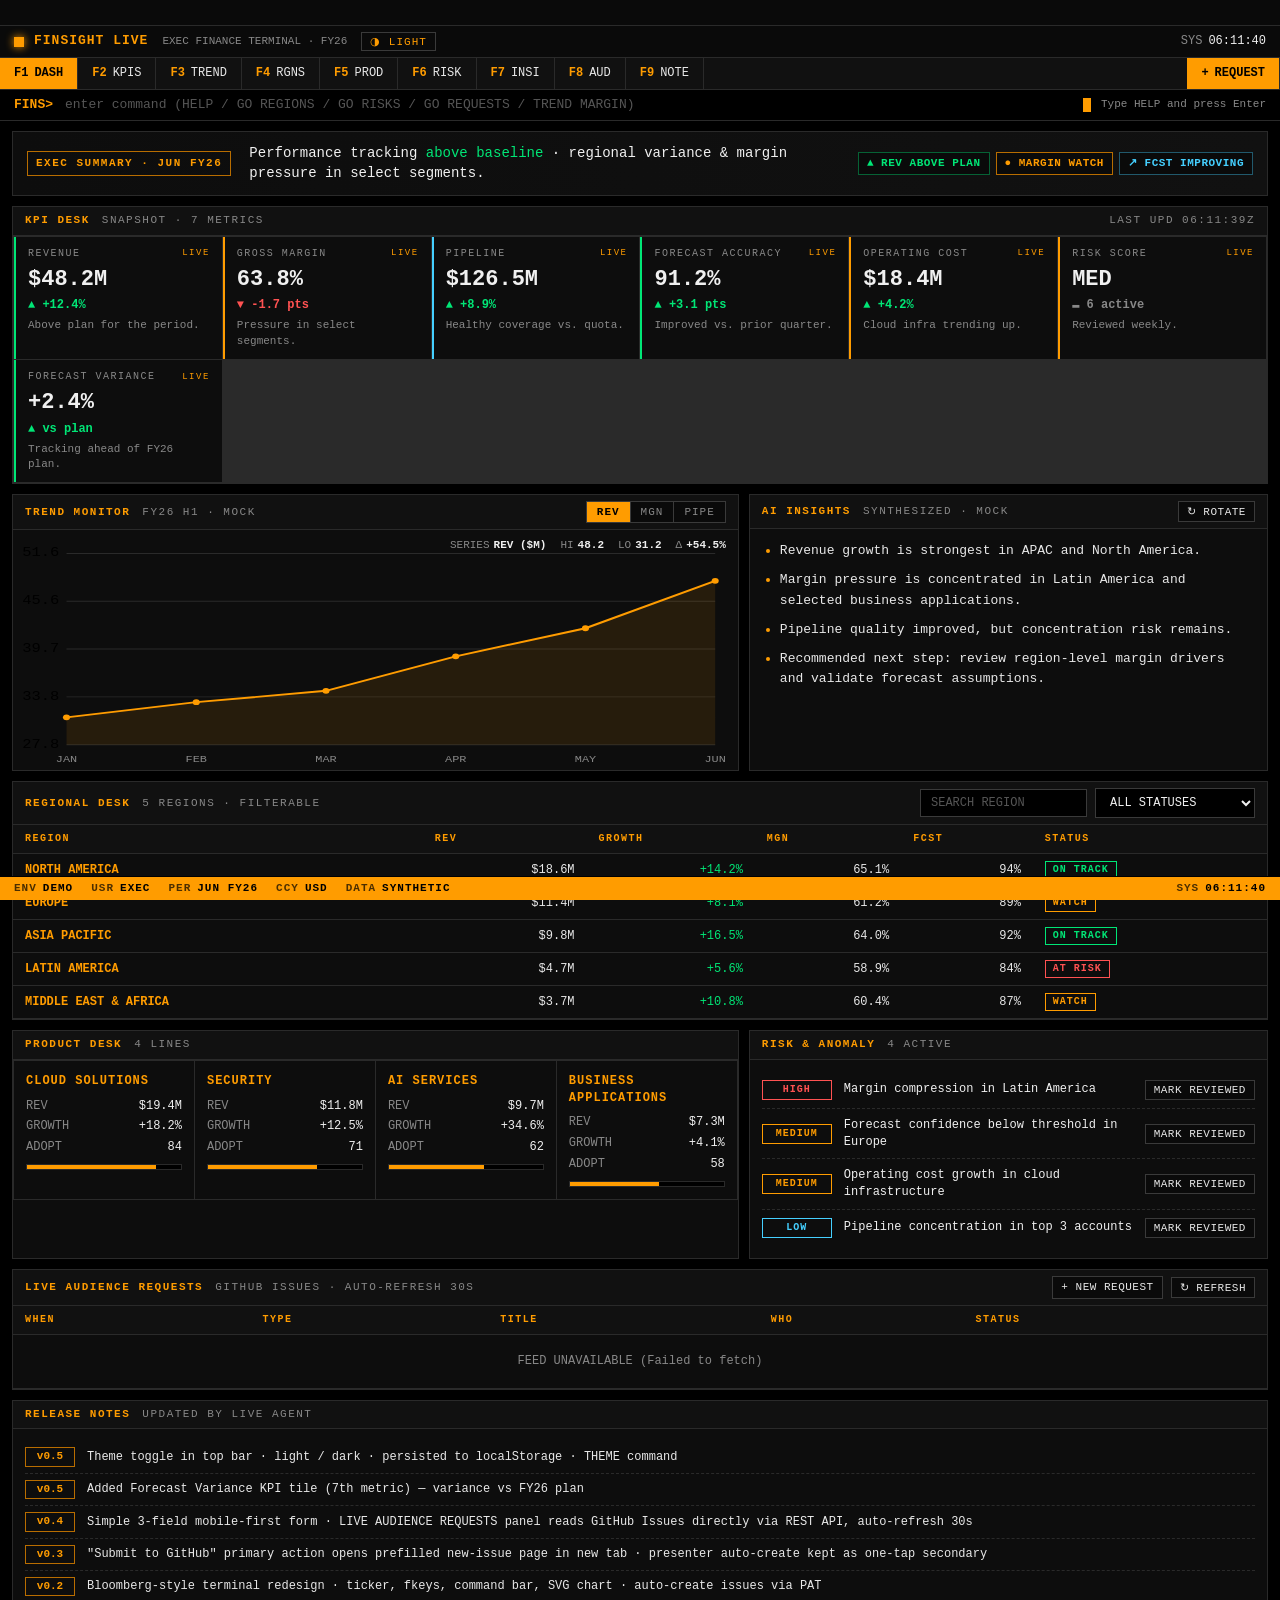
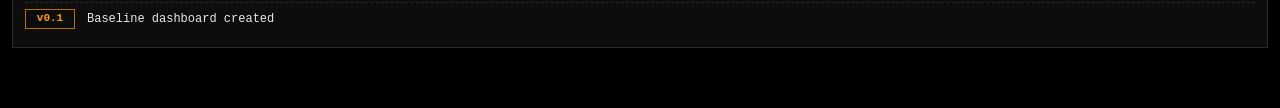
==== commit b4d5719f: "feat: add forecast variance KPI tile (closes #3) Co-authored-by: GitHub Copilot <noreply@github.com>" ====
--- a/index.html
+++ b/index.html
@@ -1,11 +1,12 @@
 <!doctype html>
-<html lang="en">
+<html lang="en" data-theme="dark">
 <head>
   <meta charset="utf-8" />
   <meta name="viewport" content="width=device-width, initial-scale=1" />
   <title>FINSIGHT LIVE · TERMINAL</title>
   <meta name="description" content="FinSight Live — Bloomberg-style executive terminal for live AI-assisted feature demos. Synthetic data only." />
-  <link rel="stylesheet" href="styles.css?v=0.4.2" />
+  <script>(function(){try{var t=localStorage.getItem('finsight.theme')||'dark';document.documentElement.setAttribute('data-theme',t);}catch(e){}})();</script>
+  <link rel="stylesheet" href="styles.css?v=0.5.0" />
 </head>
 <body>
   <a class="skip-link" href="#main">Skip to main content</a>
@@ -22,6 +23,7 @@
       <span>FINSIGHT&nbsp;LIVE</span>
       <span class="sub">EXEC FINANCE TERMINAL · FY26</span>
     </div>
+    <button id="theme-toggle" class="theme-toggle" type="button" aria-label="Toggle light/dark theme" title="Toggle theme">◐ THEME</button>
     <div class="clock"><span class="lbl">SYS</span><span id="clock">--:--:--</span></div>
   </div>
 
@@ -66,7 +68,7 @@
     <section id="dashboard" class="panel" aria-labelledby="kpi-title">
       <div class="panel-head">
         <span class="title" id="kpi-title">KPI DESK</span>
-        <span class="sub">SNAPSHOT · 6 METRICS</span>
+        <span class="sub">SNAPSHOT · 7 METRICS</span>
         <span class="right muted" id="kpi-stamp"></span>
       </div>
       <div id="kpi-grid" class="kpi-grid" aria-live="polite"></div>
@@ -198,6 +200,8 @@
       </div>
       <div class="panel-body">
         <ul class="rel-list">
+          <li><span class="ver">v0.5</span> Theme toggle in top bar · light / dark · persisted to localStorage · THEME command</li>
+          <li><span class="ver">v0.5</span> Added Forecast Variance KPI tile (7th metric) — variance vs FY26 plan</li>
           <li><span class="ver">v0.4</span> Simple 3-field mobile-first form · LIVE AUDIENCE REQUESTS panel reads GitHub Issues directly via REST API, auto-refresh 30s</li>
           <li><span class="ver">v0.3</span> "Submit to GitHub" primary action opens prefilled new-issue page in new tab · presenter auto-create kept as one-tap secondary
           <li><span class="ver">v0.2</span> Bloomberg-style terminal redesign · ticker, fkeys, command bar, SVG chart · auto-create issues via PAT</li>
@@ -217,7 +221,7 @@
     <span class="seg right"><span class="l">SYS</span> <span id="clock2">--:--:--</span></span>
   </div>
 
-  <script src="data.js?v=0.4.2"></script>
-  <script src="app.js?v=0.4.2"></script>
+  <script src="data.js?v=0.5.0"></script>
+  <script src="app.js?v=0.5.0"></script>
 </body>
 </html>
--- a/styles.css
+++ b/styles.css
@@ -1,7 +1,7 @@
 /* FinSight Live — Bloomberg-style terminal theme
    Black canvas, amber primary, monospace, dense panels, sharp borders. */
 
-:root {
+:root, :root[data-theme="dark"] {
   --bg:         #000000;
   --bg-1:       #0a0a0a;
   --bg-2:       #111111;
@@ -24,6 +24,29 @@
   --mono: "IBM Plex Mono", "JetBrains Mono", "Roboto Mono", "Consolas", "Cascadia Mono", "Courier New", monospace;
 }
 
+:root[data-theme="light"] {
+  --bg:         #f4f1ea;
+  --bg-1:       #ece7da;
+  --bg-2:       #e2dcca;
+  --bg-3:       #d8d0bb;
+  --panel:      #fbf8f1;
+  --panel-2:    #f0ebde;
+  --border:     #c9c0a8;
+  --border-2:   #b3a988;
+  --amber:      #b35c00;
+  --amber-dim:  #7a3f00;
+  --amber-soft: #f1d8a8;
+  --green:      #1f8a4d;
+  --red:        #c0392b;
+  --cyan:       #0078a8;
+  --magenta:    #b8367a;
+  --white:      #1a1a1a;
+  --text:       #1f1f1f;
+  --dim:        #5f5f5f;
+  --dimmer:     #888888;
+  --mono: "IBM Plex Mono", "JetBrains Mono", "Roboto Mono", "Consolas", "Cascadia Mono", "Courier New", monospace;
+}
+
 * { box-sizing: border-box; }
 html, body { margin: 0; padding: 0; background: var(--bg); }
 body {
@@ -41,7 +64,8 @@
 
 .skip-link {
   position: absolute; left: -9999px; top: 0;
-  background: var(--amber); color: #000; padding: 6px 10px;
+  background: var(--amber); color: var(--bg); padding: 6px 10px;
+  font-weight: 700;
 }
 .skip-link:focus { left: 6px; top: 6px; z-index: 100; }
 
@@ -103,6 +127,16 @@
 }
 .terminal-bar .clock .lbl { color: var(--dim); margin-right: 6px; }
 
+/* theme toggle button */
+.theme-toggle {
+  background: transparent; border: 1px solid var(--border-2);
+  color: var(--amber); padding: 2px 8px;
+  font-family: var(--mono); font-size: 11px;
+  cursor: pointer; letter-spacing: 1px; font-weight: 500;
+}
+.theme-toggle:hover { background: var(--amber-soft); border-color: var(--amber); }
+.theme-toggle:focus-visible { outline: 1px solid var(--amber); outline-offset: 1px; }
+
 /* function key row */
 .fkeys {
   background: var(--bg-2);
@@ -120,14 +154,14 @@
 }
 .fkey .k { color: var(--amber); font-weight: 700; }
 .fkey:hover { background: var(--amber-soft); color: var(--amber); }
-.fkey.active { background: var(--amber); color: #000; }
-.fkey.active .k { color: #000; }
+.fkey.active { background: var(--amber); color: var(--bg); font-weight: 700; }
+.fkey.active .k { color: var(--bg); }
 .fkey:focus-visible { outline: 1px solid var(--amber); outline-offset: -1px; }
 .fkey.primary {
   margin-left: auto;
-  background: var(--amber); color: #000; font-weight: 700;
-}
-.fkey.primary .k { color: #000; }
+  background: var(--amber); color: var(--bg); font-weight: 700;
+}
+.fkey.primary .k { color: var(--bg); }
 .fkey.primary:hover { background: var(--white); }
 
 /* command bar */
@@ -296,7 +330,7 @@
 }
 .toggle:last-child { border-right: none; }
 .toggle:hover { color: var(--amber); }
-.toggle.active { background: var(--amber); color: #000; font-weight: 700; }
+.toggle.active { background: var(--amber); color: var(--bg); font-weight: 700; }
 .toggle:focus-visible { outline: 1px solid var(--amber); outline-offset: -1px; }
 
 /* INPUTS */
@@ -328,13 +362,13 @@
 .btn:hover { border-color: var(--amber); color: var(--amber); }
 .btn:focus-visible { outline: 1px solid var(--amber); outline-offset: 1px; }
 .btn.primary {
-  background: var(--amber); color: #000; border-color: var(--amber); font-weight: 700;
-}
-.btn.primary:hover { background: var(--white); border-color: var(--white); color: #000; }
+  background: var(--amber); color: var(--bg); border-color: var(--amber); font-weight: 700;
+}
+.btn.primary:hover { background: var(--white); border-color: var(--white); color: var(--bg); }
 .btn.danger { border-color: rgba(255,82,82,0.4); color: var(--red); }
 .btn.danger:hover { background: rgba(255,82,82,0.1); color: var(--red); border-color: var(--red); }
 .btn.sm { padding: 3px 8px; font-size: 11px; }
-.btn.success { background: var(--green); color: #000; border-color: var(--green); font-weight: 700; }
+.btn.success { background: var(--green); color: var(--bg); border-color: var(--green); font-weight: 700; }
 
 /* CONTROLS */
 .controls { display: flex; gap: 8px; flex-wrap: wrap; align-items: center; }
@@ -440,11 +474,11 @@
 .status-bar {
   position: fixed; bottom: 0; left: 0; right: 0;
   background: var(--amber);
-  color: #000;
+  color: var(--bg);
   font-family: var(--mono); font-size: 11px; font-weight: 700;
   padding: 4px 14px;
   display: flex; gap: 18px; align-items: center;
-  border-top: 1px solid #000;
+  border-top: 1px solid var(--bg);
   letter-spacing: 1px;
   z-index: 60;
 }
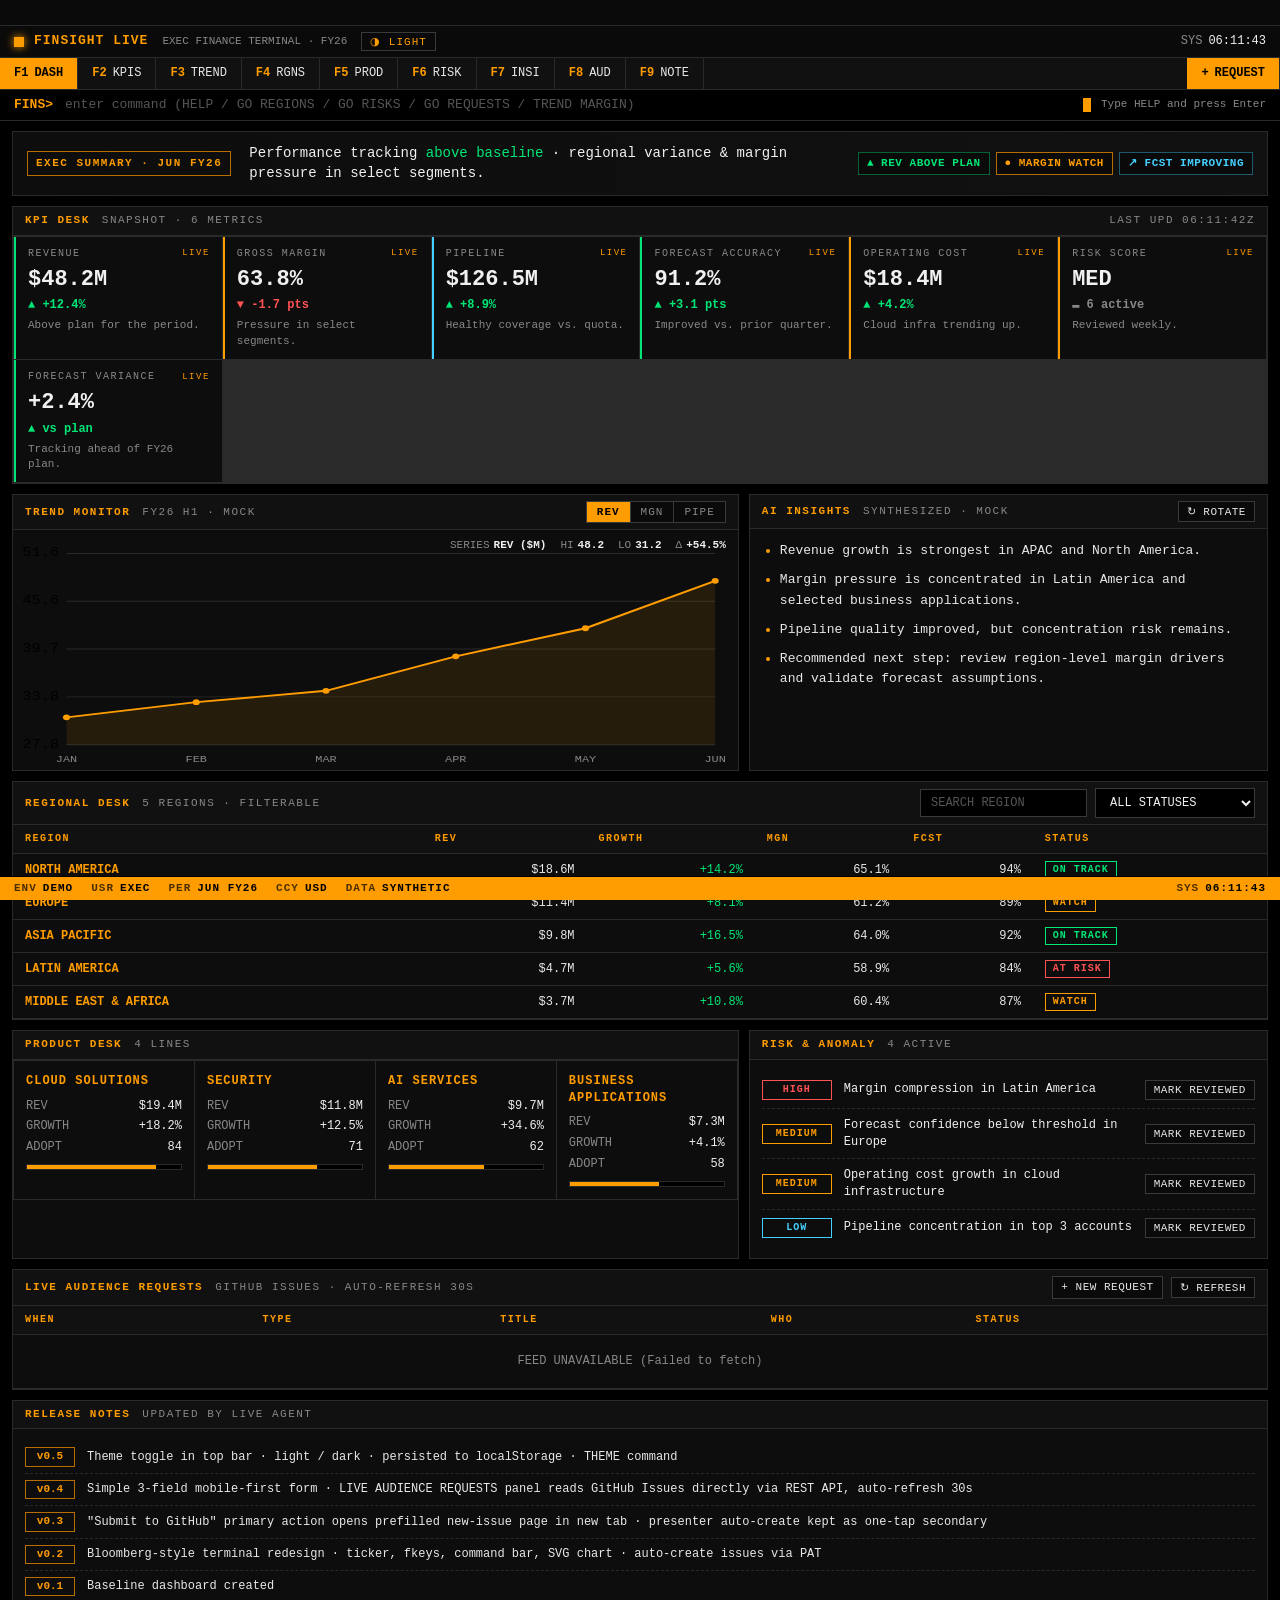
==== commit 10ff106d: "feat: dark/light theme toggle in top bar (closes #2) - Adds THEME button to terminal bar with ◐/◑ ic" ====
--- a/index.html
+++ b/index.html
@@ -68,7 +68,7 @@
     <section id="dashboard" class="panel" aria-labelledby="kpi-title">
       <div class="panel-head">
         <span class="title" id="kpi-title">KPI DESK</span>
-        <span class="sub">SNAPSHOT · 7 METRICS</span>
+        <span class="sub">SNAPSHOT · 6 METRICS</span>
         <span class="right muted" id="kpi-stamp"></span>
       </div>
       <div id="kpi-grid" class="kpi-grid" aria-live="polite"></div>
@@ -201,7 +201,6 @@
       <div class="panel-body">
         <ul class="rel-list">
           <li><span class="ver">v0.5</span> Theme toggle in top bar · light / dark · persisted to localStorage · THEME command</li>
-          <li><span class="ver">v0.5</span> Added Forecast Variance KPI tile (7th metric) — variance vs FY26 plan</li>
           <li><span class="ver">v0.4</span> Simple 3-field mobile-first form · LIVE AUDIENCE REQUESTS panel reads GitHub Issues directly via REST API, auto-refresh 30s</li>
           <li><span class="ver">v0.3</span> "Submit to GitHub" primary action opens prefilled new-issue page in new tab · presenter auto-create kept as one-tap secondary
           <li><span class="ver">v0.2</span> Bloomberg-style terminal redesign · ticker, fkeys, command bar, SVG chart · auto-create issues via PAT</li>
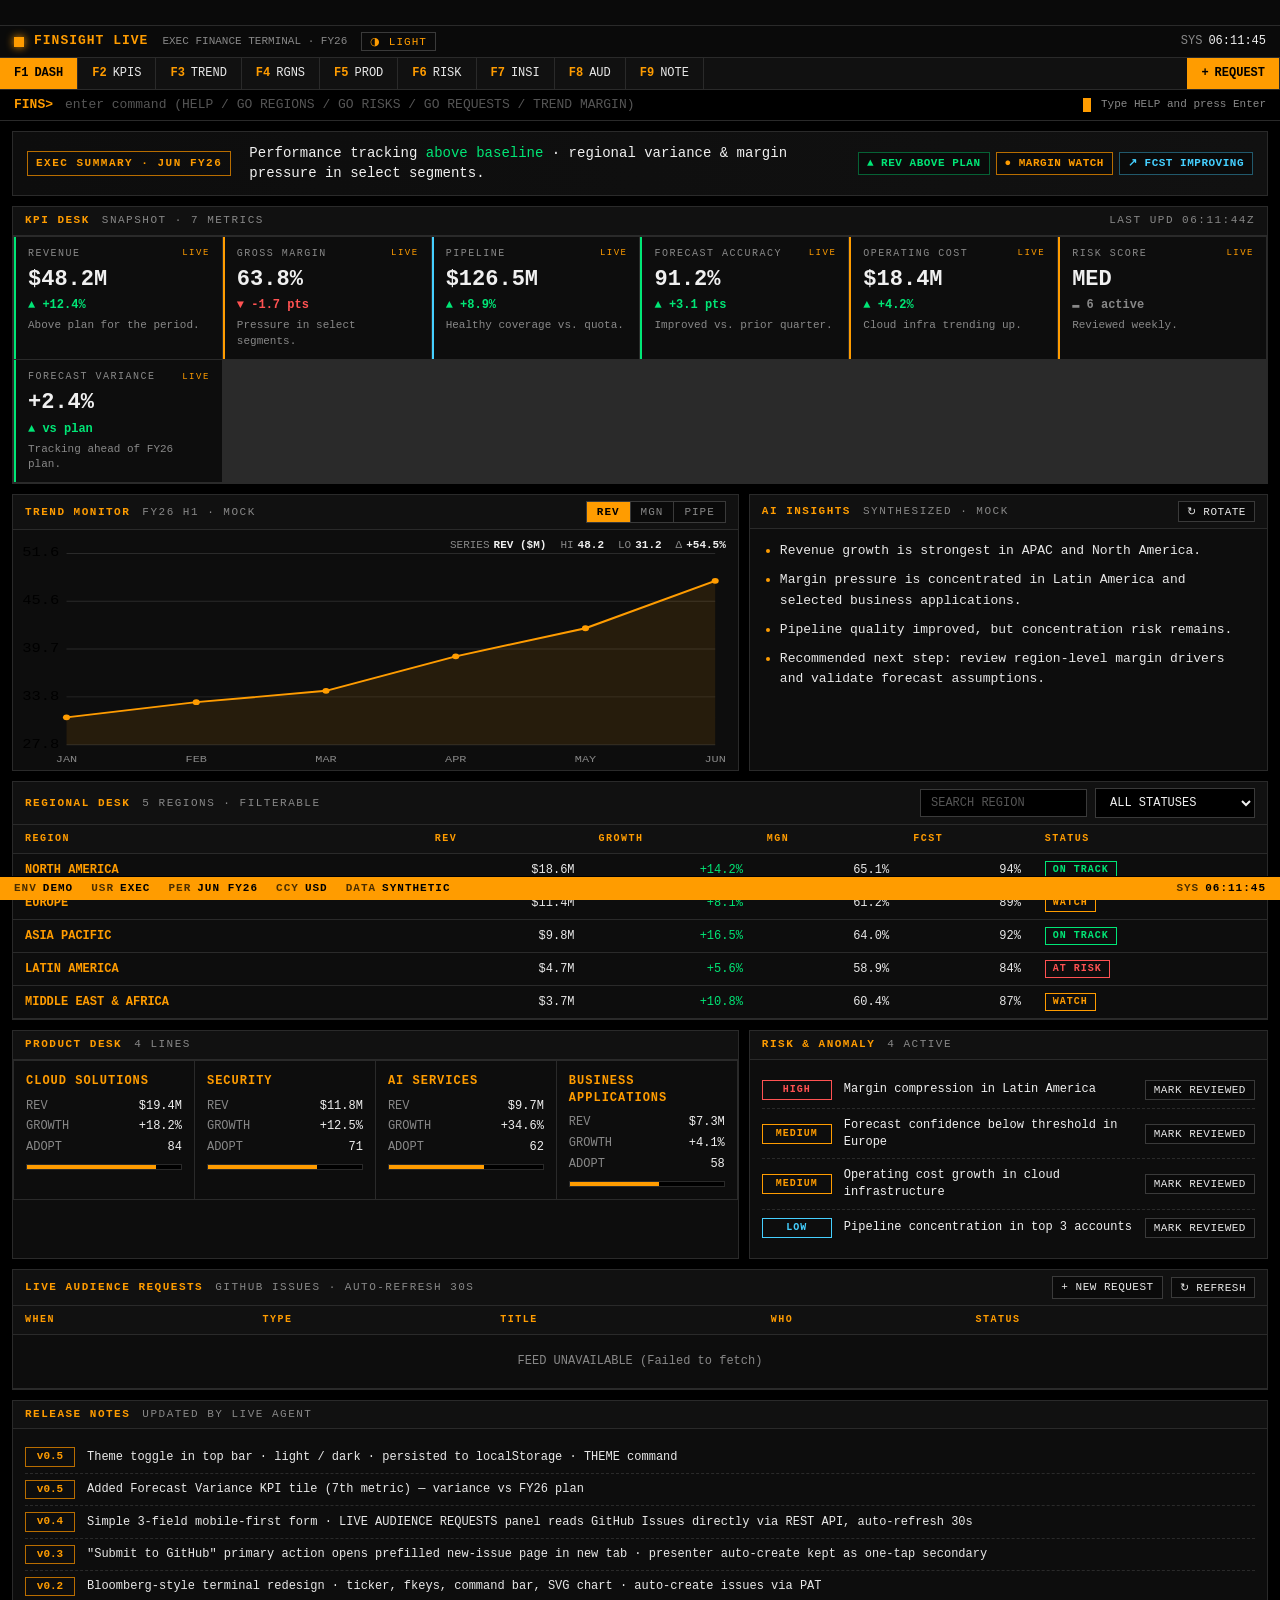
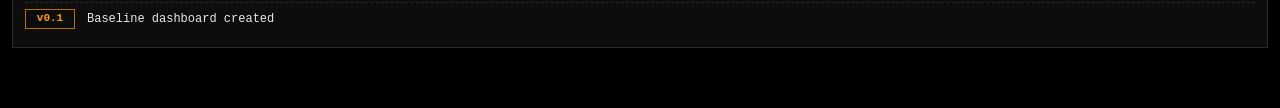
==== commit 67459a4a: "feat: add forecast variance KPI tile (closes #3) (#5) Co-authored-by: HashwanthVen <HashwanthVen@use" ====
--- a/index.html
+++ b/index.html
@@ -68,7 +68,7 @@
     <section id="dashboard" class="panel" aria-labelledby="kpi-title">
       <div class="panel-head">
         <span class="title" id="kpi-title">KPI DESK</span>
-        <span class="sub">SNAPSHOT · 6 METRICS</span>
+        <span class="sub">SNAPSHOT · 7 METRICS</span>
         <span class="right muted" id="kpi-stamp"></span>
       </div>
       <div id="kpi-grid" class="kpi-grid" aria-live="polite"></div>
@@ -201,6 +201,7 @@
       <div class="panel-body">
         <ul class="rel-list">
           <li><span class="ver">v0.5</span> Theme toggle in top bar · light / dark · persisted to localStorage · THEME command</li>
+          <li><span class="ver">v0.5</span> Added Forecast Variance KPI tile (7th metric) — variance vs FY26 plan</li>
           <li><span class="ver">v0.4</span> Simple 3-field mobile-first form · LIVE AUDIENCE REQUESTS panel reads GitHub Issues directly via REST API, auto-refresh 30s</li>
           <li><span class="ver">v0.3</span> "Submit to GitHub" primary action opens prefilled new-issue page in new tab · presenter auto-create kept as one-tap secondary
           <li><span class="ver">v0.2</span> Bloomberg-style terminal redesign · ticker, fkeys, command bar, SVG chart · auto-create issues via PAT</li>
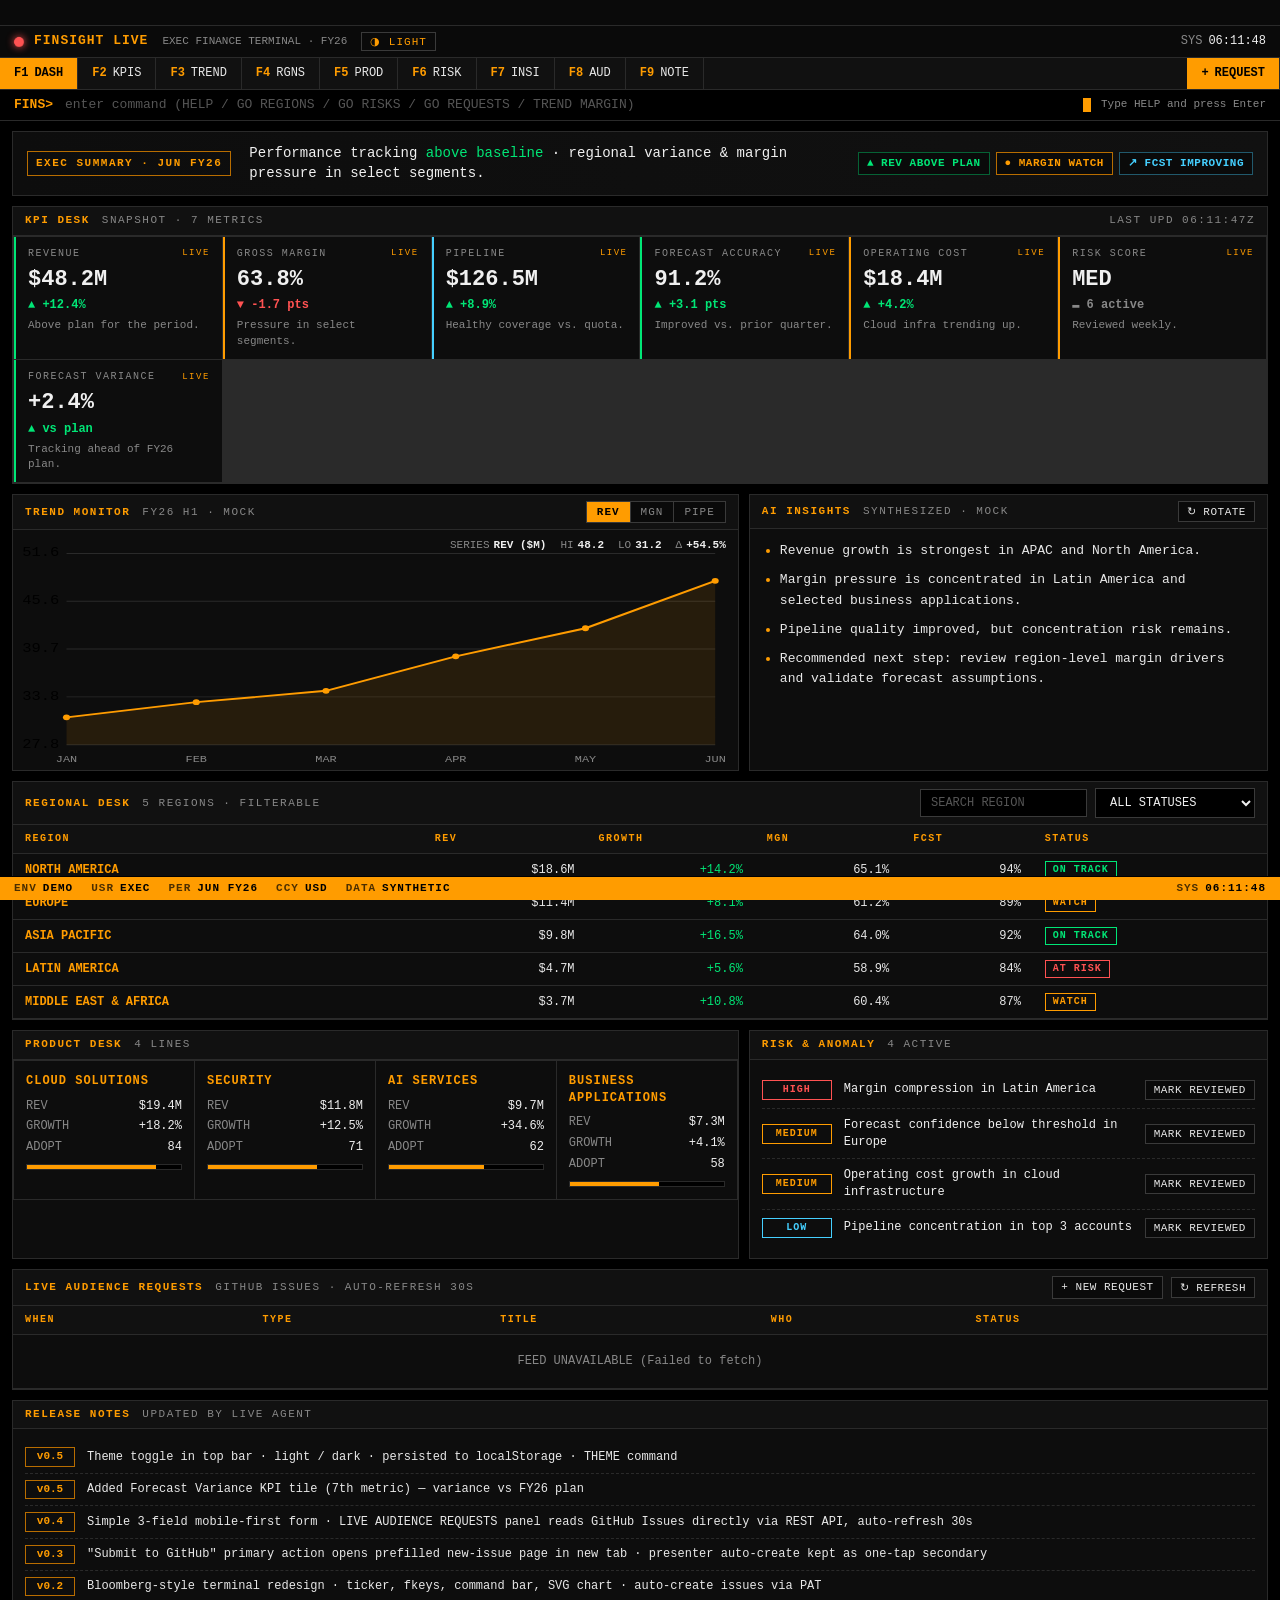
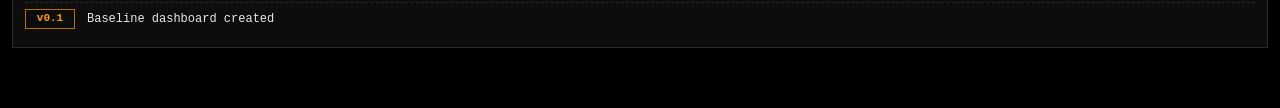
==== commit cdbdd976: "feat: live pulsing LIVE dot + ticker/KPI flicker (closes #10) - Top-bar dot now red, round, pulses (" ====
--- a/index.html
+++ b/index.html
@@ -6,7 +6,7 @@
   <title>FINSIGHT LIVE · TERMINAL</title>
   <meta name="description" content="FinSight Live — Bloomberg-style executive terminal for live AI-assisted feature demos. Synthetic data only." />
   <script>(function(){try{var t=localStorage.getItem('finsight.theme')||'dark';document.documentElement.setAttribute('data-theme',t);}catch(e){}})();</script>
-  <link rel="stylesheet" href="styles.css?v=0.5.0" />
+  <link rel="stylesheet" href="styles.css?v=0.6.0" />
 </head>
 <body>
   <a class="skip-link" href="#main">Skip to main content</a>
@@ -221,7 +221,7 @@
     <span class="seg right"><span class="l">SYS</span> <span id="clock2">--:--:--</span></span>
   </div>
 
-  <script src="data.js?v=0.5.0"></script>
-  <script src="app.js?v=0.5.0"></script>
+  <script src="data.js?v=0.6.0"></script>
+  <script src="app.js?v=0.6.0"></script>
 </body>
 </html>
--- a/styles.css
+++ b/styles.css
@@ -115,8 +115,15 @@
   color: var(--amber); font-weight: 700; letter-spacing: 1px;
 }
 .terminal-bar .brand .dot {
-  width: 10px; height: 10px; background: var(--amber);
-  display: inline-block; box-shadow: 0 0 8px var(--amber);
+  width: 10px; height: 10px; background: var(--red);
+  border-radius: 50%;
+  display: inline-block; box-shadow: 0 0 8px var(--red);
+  animation: livePulse 1.5s ease-in-out infinite;
+  will-change: transform, opacity;
+}
+@keyframes livePulse {
+  0%, 100% { transform: scale(1);   opacity: 1;   }
+  50%      { transform: scale(1.4); opacity: 0.4; }
 }
 .terminal-bar .brand .sub {
   color: var(--dim); font-weight: 400; letter-spacing: 0;
@@ -642,6 +649,41 @@
 .toast.good { border-color: var(--green); }
 .toast.err  { border-color: var(--red); }
 
+/* ---------- LIVE SIMULATION (issue #10) ---------- */
+.ticker-item .val {
+  display: inline-block;
+  padding: 0 2px;
+  border-radius: 2px;
+  transition: background 200ms ease-out, color 200ms ease-out;
+}
+.ticker-item.flash .val {
+  animation: tickerValueFlash 220ms ease-out;
+}
+@keyframes tickerValueFlash {
+  0%   { background: rgba(255, 156, 0, 0.55); color: var(--amber); }
+  100% { background: rgba(255, 156, 0, 0);    color: var(--white); }
+}
+.kpi .k-label .badge.flash {
+  background: var(--amber); color: var(--bg);
+  padding: 0 4px; border-radius: 2px;
+  animation: kpiBadgeFlash 420ms ease-out;
+}
+@keyframes kpiBadgeFlash {
+  0%   { background: var(--amber); color: var(--bg);    box-shadow: 0 0 6px var(--amber); }
+  100% { background: transparent;  color: var(--amber); box-shadow: none;                 }
+}
+
+@media (prefers-reduced-motion: reduce) {
+  .terminal-bar .brand .dot,
+  .ticker-track,
+  .ticker-item.flash .val,
+  .kpi .k-label .badge.flash {
+    animation: none !important;
+  }
+  .ticker-item.flash .val { background: transparent; }
+  .kpi .k-label .badge.flash { background: transparent; color: var(--amber); box-shadow: none; }
+}
+
 /* RESPONSIVE TWEAKS */
 @media (max-width: 720px) {
   .terminal-bar .brand .sub { display: none; }
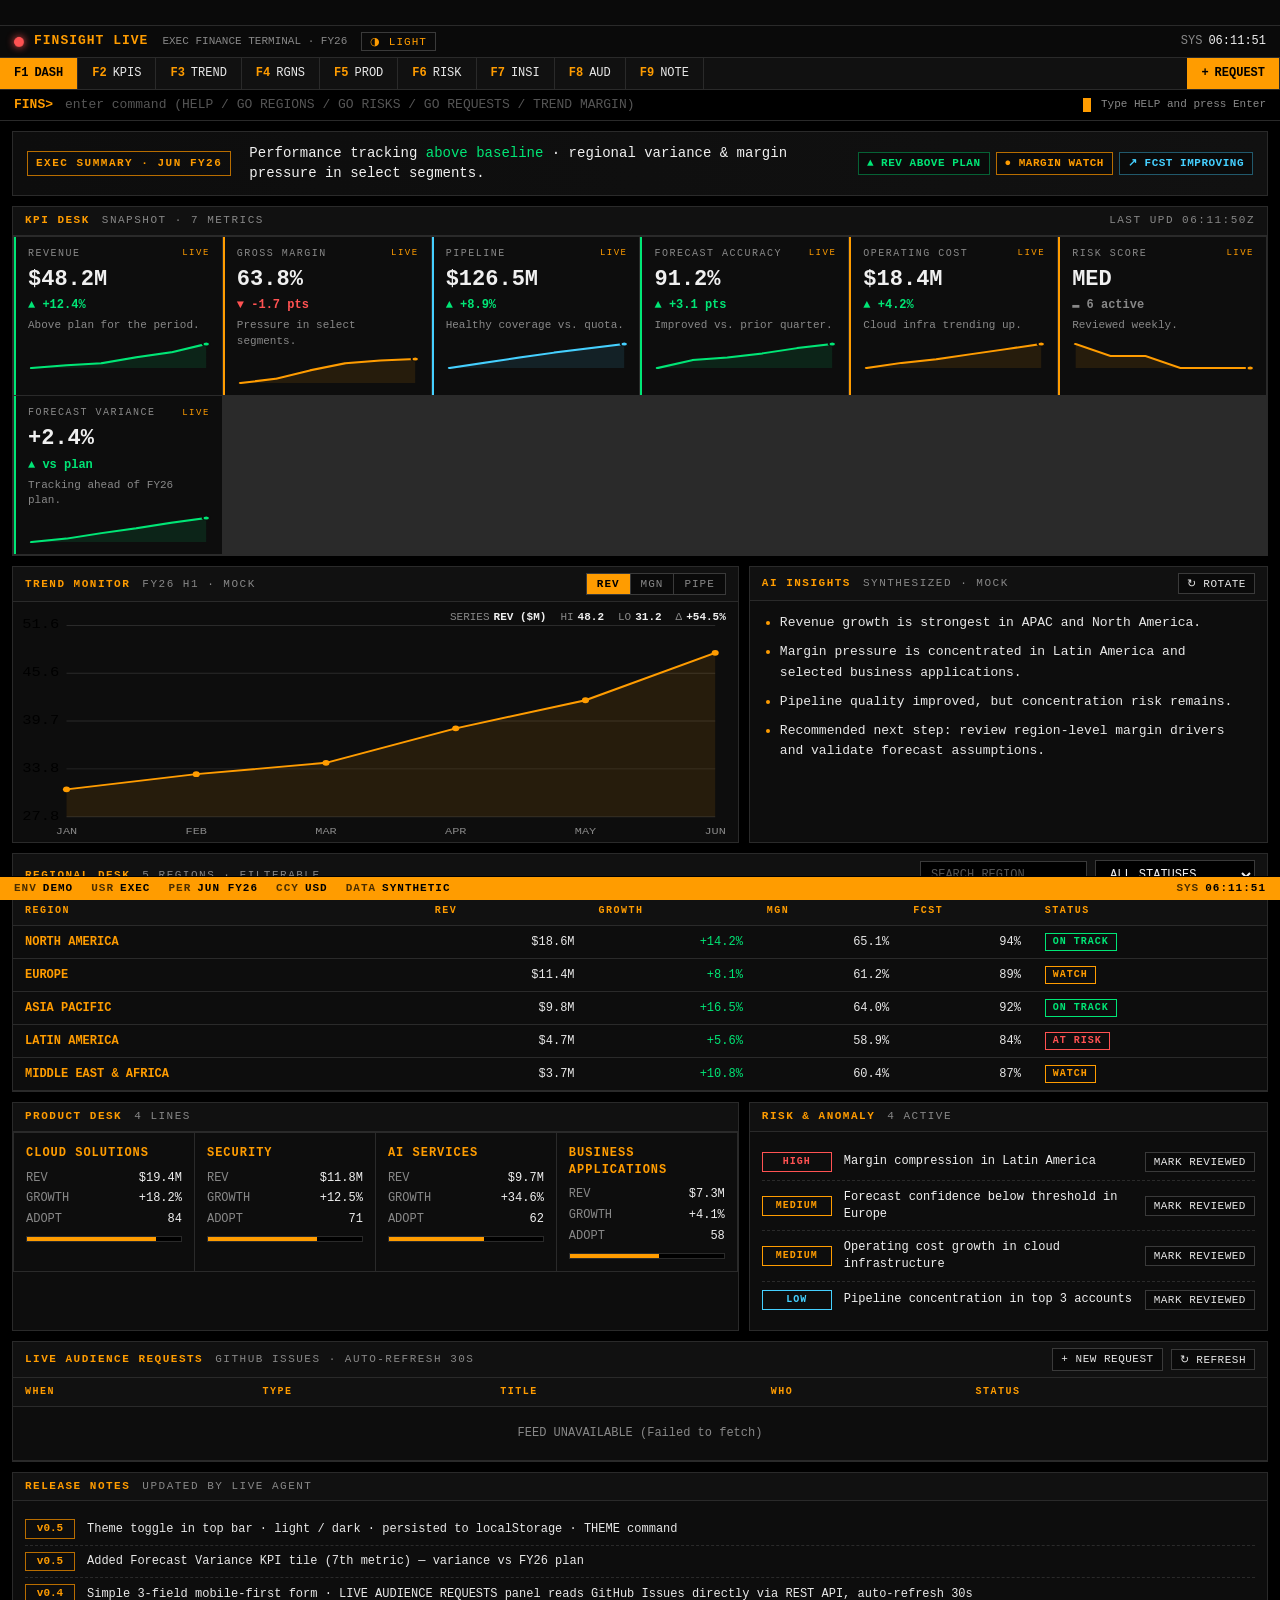
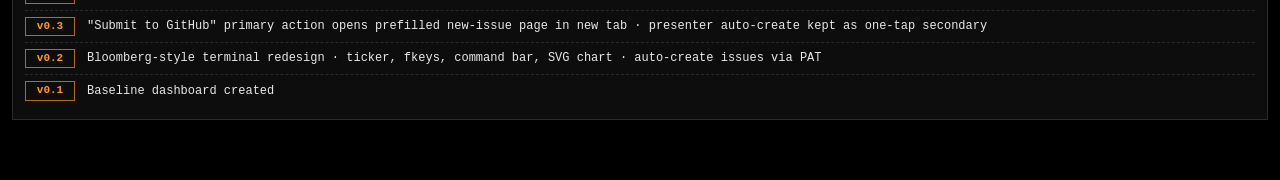
==== commit 3c23cbda: "feat: inline KPI sparklines + count-up animation (closes #7, closes #8) Issue #7: every KPI tile now" ====
--- a/index.html
+++ b/index.html
@@ -6,7 +6,7 @@
   <title>FINSIGHT LIVE · TERMINAL</title>
   <meta name="description" content="FinSight Live — Bloomberg-style executive terminal for live AI-assisted feature demos. Synthetic data only." />
   <script>(function(){try{var t=localStorage.getItem('finsight.theme')||'dark';document.documentElement.setAttribute('data-theme',t);}catch(e){}})();</script>
-  <link rel="stylesheet" href="styles.css?v=0.6.0" />
+  <link rel="stylesheet" href="styles.css?v=0.7.0" />
 </head>
 <body>
   <a class="skip-link" href="#main">Skip to main content</a>
@@ -221,7 +221,7 @@
     <span class="seg right"><span class="l">SYS</span> <span id="clock2">--:--:--</span></span>
   </div>
 
-  <script src="data.js?v=0.6.0"></script>
-  <script src="app.js?v=0.6.0"></script>
+  <script src="data.js?v=0.7.0"></script>
+  <script src="app.js?v=0.7.0"></script>
 </body>
 </html>
--- a/styles.css
+++ b/styles.css
@@ -673,13 +673,53 @@
   100% { background: transparent;  color: var(--amber); box-shadow: none;                 }
 }
 
+/* KPI SPARKLINES */
+.kpi-spark {
+  display: block;
+  width: 100%;
+  height: 28px;
+  margin-top: 8px;
+  overflow: visible;
+}
+.kpi-spark .spark-area {
+  stroke: none;
+}
+.kpi-spark .spark-line {
+  fill: none;
+  stroke-width: 2;
+  stroke-linecap: round;
+  stroke-linejoin: round;
+  animation: kpiSparkDraw 400ms ease-out forwards;
+}
+.kpi-spark .spark-dot {
+  stroke: var(--panel);
+  stroke-width: 1;
+}
+.kpi-spark.good .spark-line { stroke: var(--green); }
+.kpi-spark.warn .spark-line { stroke: var(--amber); }
+.kpi-spark.info .spark-line { stroke: var(--cyan); }
+.kpi-spark.bad .spark-line  { stroke: var(--red); }
+.kpi-spark.good .spark-dot { fill: var(--green); }
+.kpi-spark.warn .spark-dot { fill: var(--amber); }
+.kpi-spark.info .spark-dot { fill: var(--cyan); }
+.kpi-spark.bad .spark-dot  { fill: var(--red); }
+.kpi-spark.good .spark-area { fill: rgba(0,230,118,0.10); }
+.kpi-spark.warn .spark-area { fill: rgba(255,156,0,0.10); }
+.kpi-spark.info .spark-area { fill: rgba(69,208,255,0.10); }
+.kpi-spark.bad .spark-area  { fill: rgba(255,82,82,0.10); }
+@keyframes kpiSparkDraw {
+  to { stroke-dashoffset: 0; }
+}
+
 @media (prefers-reduced-motion: reduce) {
   .terminal-bar .brand .dot,
   .ticker-track,
   .ticker-item.flash .val,
-  .kpi .k-label .badge.flash {
+  .kpi .k-label .badge.flash,
+  .kpi-spark .spark-line {
     animation: none !important;
   }
+  .kpi-spark .spark-line { stroke-dashoffset: 0 !important; }
   .ticker-item.flash .val { background: transparent; }
   .kpi .k-label .badge.flash { background: transparent; color: var(--amber); box-shadow: none; }
 }
